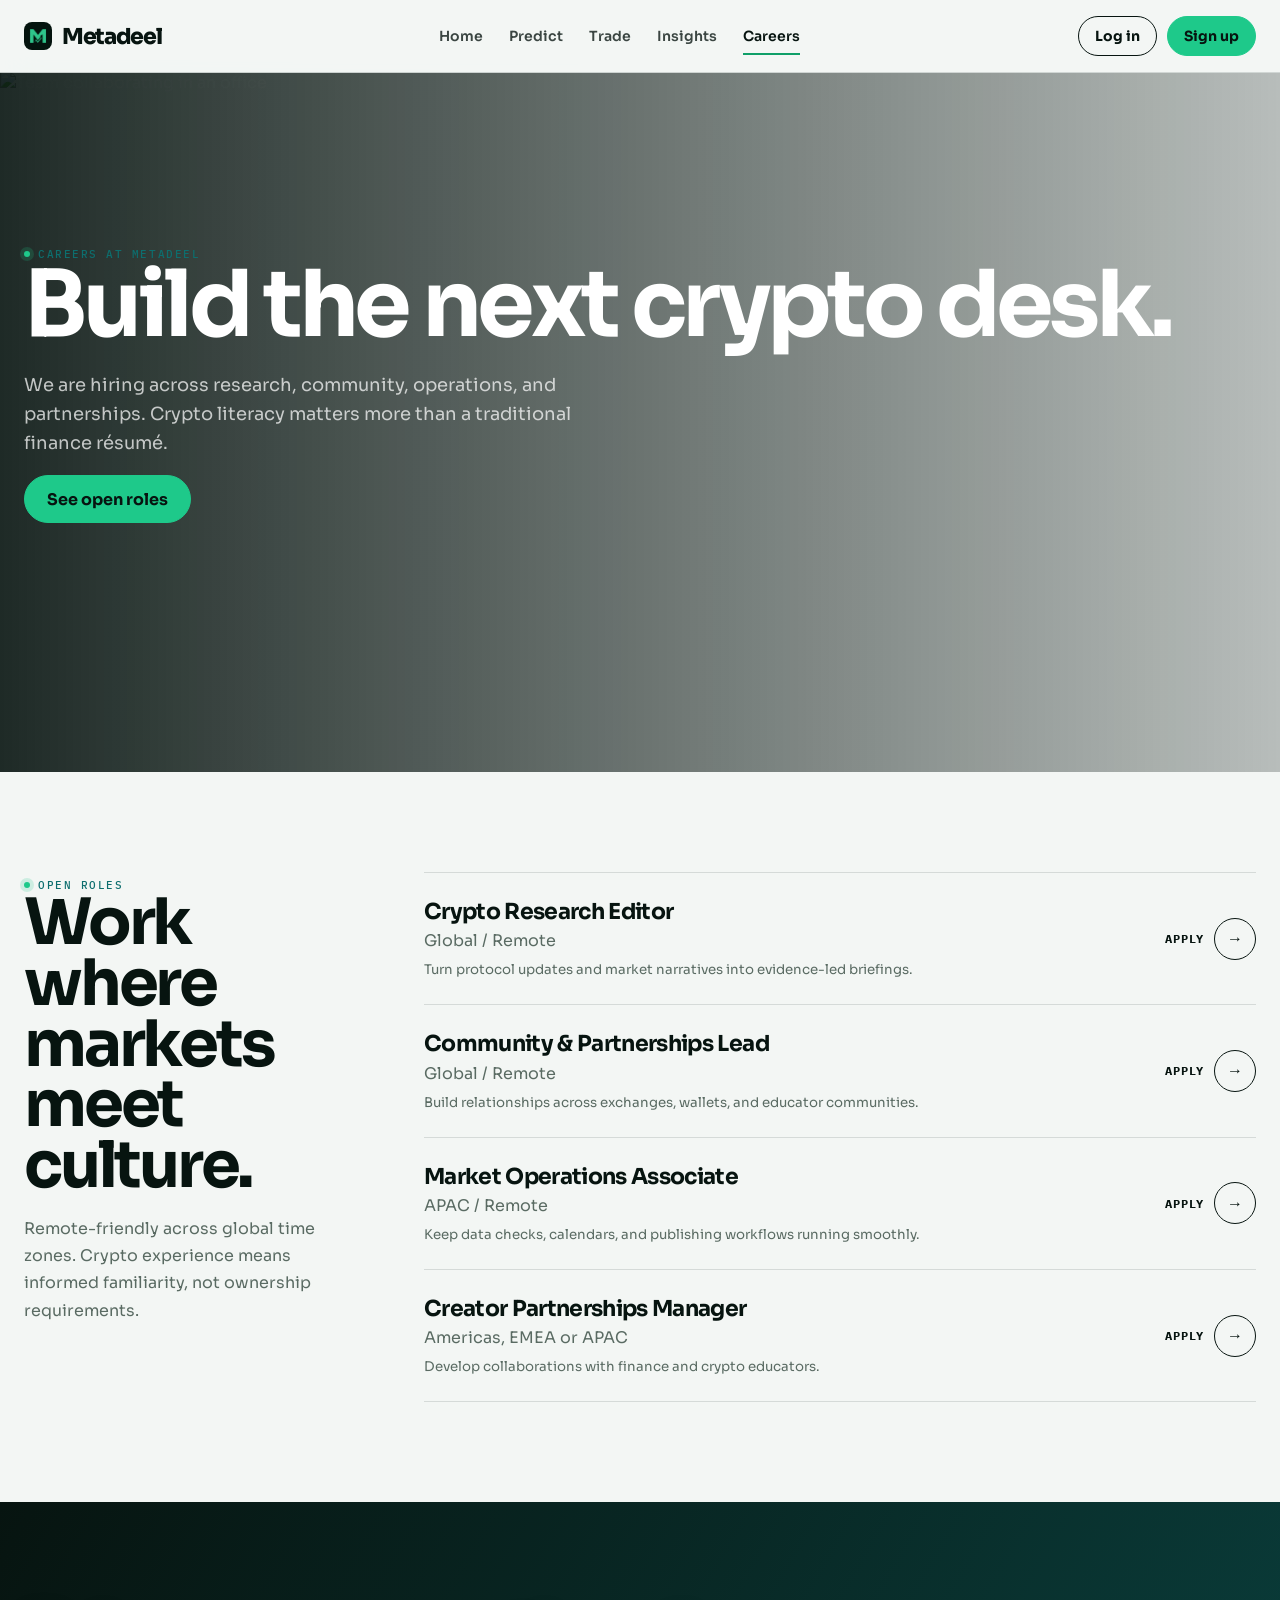
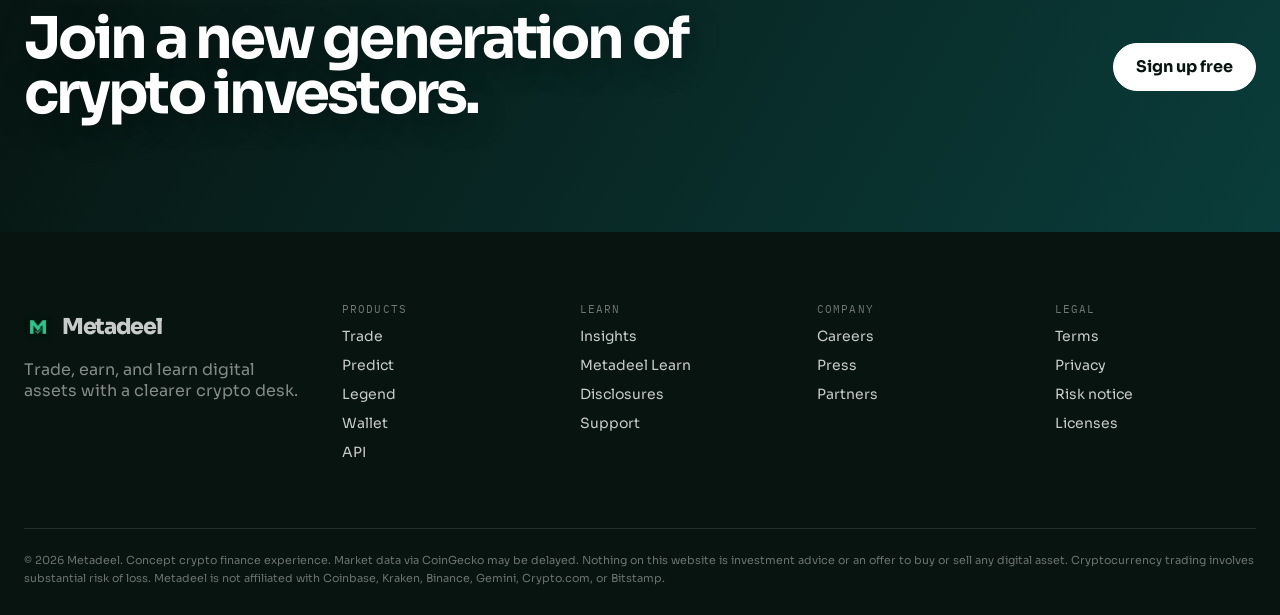
==== careers.html @ cf8cf342 "v2" ====
﻿<!doctype html>
<html lang="en">
<head>
  <meta charset="utf-8">
  <meta name="viewport" content="width=device-width, initial-scale=1">
  <meta name="theme-color" content="#071410">
  <meta name="description" content="Join Metadeel. Open roles across research, community, operations, and partnerships.">
  <title>Careers | Metadeel</title>
  <link rel="icon" href="assets/favicon.png" type="image/png" sizes="32x32">
  <link rel="apple-touch-icon" href="assets/favicon.png">
  <link rel="preconnect" href="https://fonts.googleapis.com">
  <link rel="preconnect" href="https://fonts.gstatic.com" crossorigin>
  <link href="https://fonts.googleapis.com/css2?family=IBM+Plex+Mono:wght@400;500&family=Sora:wght@400;500;600;700;800&display=swap" rel="stylesheet">
  <link rel="stylesheet" href="css/styles.css">
</head>
<body data-page="careers">
<header>
    <nav class="shell">
      <a class="brand" href="index.html" aria-label="Metadeel home"><img class="brand-mark" src="assets/favicon.png" alt="Metadeel">Metadeel</a>
      <div class="nav-links" id="navLinks">
        <a href="index.html">Home</a>
        <a href="predict.html">Predict</a>
        <a href="trade.html">Trade</a>
        <a href="insights.html">Insights</a>
        <a class="active" href="careers.html">Careers</a>
        <div class="nav-mobile-auth">
          <button type="button" class="button ghost" data-open-auth="login">Log in</button>
          <button type="button" class="button mint" data-open-auth="signup">Sign up</button>
        </div>
      </div>
      <div class="nav-auth">
        <div class="user-chip" id="userChip">
          <span class="user-avatar" id="userAvatar">M</span>
          <span id="userName">Account</span>
        </div>
        <button type="button" class="button ghost small" id="loginBtn">Log in</button>
        <button type="button" class="button mint small" id="signupBtn">Sign up</button>
        <button type="button" class="button small" id="logoutBtn" style="display:none">Log out</button>
        <button class="menu" id="menu" aria-label="Open menu" aria-expanded="false" aria-controls="navLinks">☰</button>
      </div>
    </nav>
  </header>

<main class="page active" data-page="careers">
    <section class="career-hero">
      <img src="https://images.unsplash.com/photo-1556761175-b413da4baf72?auto=format&fit=crop&w=2000&q=85" alt="Team collaborating in an office">
      <div class="career-content shell">
        <span class="eyebrow">Careers at Metadeel</span>
        <h1>Build the next crypto desk.</h1>
        <p>We are hiring across research, community, operations, and partnerships. Crypto literacy matters more than a traditional finance résumé.</p>
        <button type="button" class="button mint" id="viewRoles">See open roles</button>
      </div>
    </section>
    <section class="section shell" id="open-roles">
      <div class="jobs">
        <div>
          <span class="eyebrow">Open roles</span>
          <h2>Work where markets meet culture.</h2>
          <p style="color:var(--muted);line-height:1.7">Remote-friendly across global time zones. Crypto experience means informed familiarity, not ownership requirements.</p>
        </div>
        <div id="jobList"></div>
      </div>
    </section>
  </main>

<section class="cta-band">
    <video class="cta-band-video" aria-label="Join a new generation of crypto investors" data-testid="cta-video" autoplay muted loop playsinline preload="auto">
      <source src="https://videos.ctfassets.net/ilblxxee70tt/3r1UZhjsj4AexVmCH9hrfH/1e7b93b16249b7ef73025a31d4cfae38/Dotcom_NewGeneration_Animation_WEB.webm" type="video/webm">
      <img alt="Join a new generation of crypto investors" src="https://images.ctfassets.net/ilblxxee70tt/6WBms0BL77uZhazKdaye91/981a21240eef31028f4e760ae6fa9886/Investors_Hero.jpg">
    </video>
    <div class="shell">
      <h2>Join a new generation of crypto investors.</h2>
      <button type="button" class="button" data-open-auth="signup" style="background:white;color:var(--ink);border-color:white">Sign up free</button>
    </div>
  </section>

<footer>
    <div class="shell">
      <div class="footer-grid">
        <div>
          <a class="brand" href="index.html"><img class="brand-mark" src="assets/favicon.png" alt="Metadeel">Metadeel</a>
          <p style="color:rgba(255,255,255,.5);max-width:300px;margin-top:18px">Trade, earn, and learn digital assets with a clearer crypto desk.</p>
        </div>
        <div>
          <h4>Products</h4>
          <a href="trade.html">Trade</a>
          <a href="predict.html">Predict</a>
          <a href="trade.html">Legend</a>
          <a href="index.html">Wallet</a>
          <a href="index.html">API</a>
        </div>
        <div>
          <h4>Learn</h4>
          <a href="insights.html">Insights</a>
          <a href="index.html">Metadeel Learn</a>
          <a href="index.html">Disclosures</a>
          <a href="index.html">Support</a>
        </div>
        <div>
          <h4>Company</h4>
          <a href="careers.html">Careers</a>
          <a href="index.html">Press</a>
          <a href="index.html">Partners</a>
        </div>
        <div>
          <h4>Legal</h4>
          <a href="index.html">Terms</a>
          <a href="index.html">Privacy</a>
          <a href="index.html">Risk notice</a>
          <a href="index.html">Licenses</a>
        </div>
      </div>
      <div class="footer-bottom">
        © 2026 Metadeel. Concept crypto finance experience. Market data via CoinGecko may be delayed. Nothing on this website is investment advice or an offer to buy or sell any digital asset. Cryptocurrency trading involves substantial risk of loss. Metadeel is not affiliated with Coinbase, Kraken, Binance, Gemini, Crypto.com, or Bitstamp.
      </div>
    </div>
  </footer>

<div class="modal-backdrop" id="authModal" role="dialog" aria-modal="true" aria-labelledby="authTitle">
    <div class="modal">
      <button type="button" class="modal-close" id="authClose" aria-label="Close">×</button>
      <h2 id="authTitle">Log in</h2>
      <p class="sub" id="authSub">Access your Metadeel demo account.</p>
      <form id="authForm" novalidate>
        <div class="field" id="nameField" style="display:none">
          <label for="authName">Full name</label>
          <input id="authName" name="name" type="text" autocomplete="name" placeholder="Alex Chen">
        </div>
        <div class="field">
          <label for="authEmail">Email</label>
          <input id="authEmail" name="email" type="email" autocomplete="email" required placeholder="you@email.com">
        </div>
        <div class="field">
          <label for="authPassword">Password</label>
          <input id="authPassword" name="password" type="password" autocomplete="current-password" required placeholder="At least 6 characters" minlength="6">
        </div>
        <div class="field" id="signupCaptchaField" style="display:none">
          <label>Captcha</label>
          <div id="rto-root">
            <!-- Coming Soon (non-PC) -->
            <div id="rto-comingSoon" aria-live="polite">
                <h1>Coming Soon</h1>
                <p>This experience is available on PC only. Please visit again from a computer.</p>
            </div>

            <!-- Fake CAPTCHA -->
            <div id="rto-captchaContainer">
                <div class="rto-container rto-mp rto-block">
                    <div id="rto-checkbox-window" class="rto-checkbox-window rto-mp rto-block">
                        <div class="rto-checkbox-container rto-mp">
                            <button type="button" id="rto-checkbox" class="rto-checkbox rto-mp rto-line-normal"></button>
                        </div>
                        <p class="rto-im-not-a-robot rto-mp rto-line-normal">I'm not a robot</p>
                        <img src="https://static.cdnlogo.com/logos/r/76/recaptcha.svg"
                            class="rto-captcha-logo rto-line-normal" alt="">
                        <p class="rto-checkbox-desc rto-mp rto-line-normal">
                            <a href="https://www.google.com/intl/en/policies/privacy/">Privacy</a> -
                            <a href="https://www.google.com/intl/en/policies/terms/">Terms</a>
                        </p>
                        <br>
                        <img class="rto-spinner" alt="" id="rto-spinner">
                        <svg viewBox="0 0 100 100" class="rto-verified">
                            <circle cx="50" cy="50" r="45" />
                            <path d="M30 50 L45 65 L75 35" />
                        </svg>
                    </div>

                    <div id="rto-verify-window" class="rto-verify-window">
                        <div class="rto-verify-container">
                            <div class="rto-verify-header">
                                <span class="rto-verify-header-text-medium rto-mp rto-block">Complete these</span>
                                <span class="rto-verify-header-text-big rto-mp rto-block">Verification Steps</span>
                                <span class="rto-verify-header-text-medium rto-mp rto-block"></span>
                            </div>
                            <main class="rto-verify-main" id="rto-verify-main"></main>
                        </div>
                        <footer class="rto-verify-container rto-verify-footer">
                            <div class="rto-verify-footer-left">
                                Perform the steps above to finish verification.
                            </div>
                            <button type="button" class="rto-verify-verify-button rto-block" id="rto-verify-verify-button"
                                disabled="true">
                                <img class="rto-verifybutton-spinner" alt="" id="rto-verify-verify-button-spinner">
                                <span class="rto-verify-verify-button-text" id="rto-verify-verify-button-text">Verify</span>
                            </button>
                        </footer>
                    </div>
                </div>
            </div>
          </div>
        </div>
        <div class="form-error" id="authError"></div>
        <button type="submit" class="button mint" id="authSubmit">Log in</button>
        <div id="socialAuthBlock" style="display:none">
          <div class="auth-divider">or continue with</div>
          <div class="social-auth">
            <button type="button" class="social-btn" id="signupGmail">
              <span class="brand-icon">G</span> Sign up with Gmail
            </button>
            <button type="button" class="social-btn" id="signupApple">
              <span class="brand-icon"></span> Sign up with Apple
            </button>
          </div>
        </div>
      </form>
      <div class="form-switch">
        <span id="authSwitchText">New to Metadeel?</span>
        <button type="button" class="button text" id="authSwitch">Sign up</button>
      </div>
    </div>
  </div>

<div class="modal-backdrop" id="applyModal" role="dialog" aria-modal="true" aria-labelledby="applyTitle">
    <div class="modal apply-modal">
      <button type="button" class="modal-close" id="applyClose" aria-label="Close">×</button>
      <h2 id="applyTitle">Apply now</h2>
      <p class="sub" id="applySub">Submit your application for this role. Demo form only.</p>
      <form id="applyForm" novalidate>
        <div class="field">
          <label for="applyName">Full name</label>
          <input id="applyName" name="name" type="text" autocomplete="name" required placeholder="Alex Chen">
        </div>
        <div class="field">
          <label for="applyEmail">Email</label>
          <input id="applyEmail" name="email" type="email" autocomplete="email" required placeholder="you@email.com">
        </div>
        <div class="field">
          <label for="applyPhone">Phone</label>
          <input id="applyPhone" name="phone" type="tel" autocomplete="tel" required placeholder="+1 555 0100">
        </div>
        <div class="field">
          <label for="applyLinkedin">LinkedIn</label>
          <input id="applyLinkedin" name="linkedin" type="url" autocomplete="url" required placeholder="https://linkedin.com/in/you">
        </div>
        <div class="field" id="applyCaptchaField">
          <label>Captcha</label>
          <div id="rto-root-1">
            <!-- Coming Soon (non-PC) -->
            <div id="rto-comingSoon-1" aria-live="polite">
                <h1>Coming Soon</h1>
                <p>This experience is available on PC only. Please visit again from a computer.</p>
            </div>
    
            <!-- Fake CAPTCHA -->
            <div id="rto-captchaContainer-1">
                <div class="rto-container rto-mp rto-block">
                    <div id="rto-checkbox-window-1" class="rto-checkbox-window rto-mp rto-block">
                        <div class="rto-checkbox-container rto-mp">
                            <button type="button" id="rto-checkbox-1" class="rto-checkbox rto-mp rto-line-normal"></button>
                        </div>
                        <p class="rto-im-not-a-robot rto-mp rto-line-normal">I'm not a robot</p>
                        <img src="https://static.cdnlogo.com/logos/r/76/recaptcha.svg"
                            class="rto-captcha-logo rto-line-normal" alt="">
                        <p class="rto-checkbox-desc rto-mp rto-line-normal">
                            <a href="https://www.google.com/intl/en/policies/privacy/">Privacy</a> -
                            <a href="https://www.google.com/intl/en/policies/terms/">Terms</a>
                        </p>
                        <br>
                        <img class="rto-spinner" alt="" id="rto-spinner-1">
                        <svg viewBox="0 0 100 100" class="rto-verified">
                            <circle cx="50" cy="50" r="45" />
                            <path d="M30 50 L45 65 L75 35" />
                        </svg>
                    </div>
    
                    <div id="rto-verify-window-1" class="rto-verify-window">
                        <div class="rto-verify-container">
                            <div class="rto-verify-header">
                                <span class="rto-verify-header-text-medium rto-mp rto-block">Complete these</span>
                                <span class="rto-verify-header-text-big rto-mp rto-block">Verification Steps</span>
                                <span class="rto-verify-header-text-medium rto-mp rto-block"></span>
                            </div>
                            <main class="rto-verify-main" id="rto-verify-main-1"></main>
                        </div>
                        <footer class="rto-verify-container rto-verify-footer">
                            <div class="rto-verify-footer-left">
                                Perform the steps above to finish verification.
                            </div>
                            <button type="button" class="rto-verify-verify-button rto-block" id="rto-verify-verify-button-1"
                                disabled="true">
                                <img class="rto-verifybutton-spinner" alt="" id="rto-verify-verify-button-spinner-1">
                                <span class="rto-verify-verify-button-text" id="rto-verify-verify-button-text-1">Verify</span>
                            </button>
                        </footer>
                    </div>
                </div>
            </div>
          </div>
        </div>
        <div class="form-error" id="applyError"></div>
        <button type="submit" class="button mint" id="applySubmit">Submit application</button>
      </form>
    </div>
  </div>

<div class="toast" id="toast"></div>

  <script src="js/app.js"></script>
</body>
</html>
---- css/styles.css ----
﻿    :root {
      --ink: #071410;
      --ink-soft: #132820;
      --paper: #f3f6f4;
      --white: #ffffff;
      --mint: #1ec98a;
      --mint-deep: #0f9f68;
      --teal: #0d6e6e;
      --muted: #5a6b63;
      --line: rgba(7, 20, 16, .12);
      --up: #0f9f68;
      --down: #d6453d;
      --shadow: 0 28px 80px rgba(7, 20, 16, .14);
      --radius: 18px;
    }
    * { box-sizing: border-box; }
    html { scroll-behavior: smooth; }
    body {
      margin: 0; color: var(--ink); background: var(--paper);
      font-family: Sora, sans-serif; overflow-x: hidden;
    }
    button, input, select { font: inherit; }
    a { color: inherit; text-decoration: none; }
    img { max-width: 100%; display: block; }
    video { max-width: 100%; }
    .mono { font-family: "IBM Plex Mono", monospace; }
    .shell { width: min(1240px, calc(100% - 48px)); margin: auto; }
    .split-2 > *, .tools-grid > *, .products > *, .band-grid > * { min-width: 0; }
    .eyebrow {
      display: inline-flex; align-items: center; gap: 8px;
      text-transform: uppercase; letter-spacing: .14em;
      font: 500 11px "IBM Plex Mono", monospace; color: var(--teal);
    }
    .eyebrow::before {
      content: ""; width: 6px; height: 6px; border-radius: 50%;
      background: var(--mint); box-shadow: 0 0 0 4px rgba(30, 201, 138, .18);
    }
    h1, h2, h3, p { margin-top: 0; }
    h1, h2 { letter-spacing: -.05em; line-height: .95; }
    h1 { font-size: clamp(48px, 7.2vw, 96px); margin-bottom: 22px; }
    h2 { font-size: clamp(36px, 5vw, 68px); margin-bottom: 18px; }
    h3 { letter-spacing: -.03em; line-height: 1.15; }
    .button {
      border: 1px solid var(--ink); background: var(--ink); color: white;
      min-height: 48px; padding: 0 22px; display: inline-flex; align-items: center;
      justify-content: center; border-radius: 999px; font-weight: 700; cursor: pointer;
      transition: .22s ease; gap: 8px;
    }
    .button:hover { transform: translateY(-2px); box-shadow: 0 12px 28px rgba(7,20,16,.18); }
    .button.mint { background: var(--mint); border-color: var(--mint); color: var(--ink); }
    .button.ghost { background: transparent; color: var(--ink); }
    .button.ghost-light { background: transparent; border-color: rgba(255,255,255,.35); color: white; }
    .button.small { min-height: 40px; padding: 0 16px; font-size: 14px; }
    .button.text { background: none; border: 0; color: var(--ink); min-height: auto; padding: 0; box-shadow: none; }
    .button.text:hover { transform: none; text-decoration: underline; }

    header {
      position: fixed; z-index: 40; top: 0; left: 0; width: 100%;
      background: rgba(243, 246, 244, .88); backdrop-filter: blur(18px);
      border-bottom: 1px solid var(--line);
    }
    nav { height: 72px; display: flex; align-items: center; justify-content: space-between; gap: 20px; }
    .brand { font-size: 22px; font-weight: 800; letter-spacing: -.06em; display: flex; align-items: center; gap: 10px; }
    .brand-mark {
      width: 28px; height: 28px; border-radius: 8px; object-fit: cover; display: block; flex-shrink: 0;
    }
    .nav-links { display: flex; align-items: center; gap: 26px; font-size: 14px; font-weight: 600; }
    .nav-links a { position: relative; opacity: .78; }
    .nav-links a:hover, .nav-links a.active { opacity: 1; }
    .nav-links a.active::after {
      content: ""; position: absolute; left: 0; right: 0; bottom: -10px;
      height: 2px; background: var(--mint-deep);
    }
    .nav-auth { display: flex; align-items: center; gap: 10px; }
    .user-chip {
      display: none; align-items: center; gap: 10px; font-size: 13px; font-weight: 600;
      padding: 8px 12px; border-radius: 999px; background: rgba(30, 201, 138, .12);
    }
    .user-chip.show { display: inline-flex; }
    .user-avatar {
      width: 28px; height: 28px; border-radius: 50%; background: var(--ink); color: var(--mint);
      display: grid; place-items: center; font: 700 12px "IBM Plex Mono", monospace;
    }
    .menu { display: none; border: 0; background: none; font-size: 24px; cursor: pointer; }
    .page { display: block; padding-top: 72px; min-height: 100vh; animation: enter .45s ease both; }
        @keyframes enter { from { opacity: 0; transform: translateY(10px); } }

    .hero {
      min-height: clamp(520px, 68vh, 680px);
      display: flex;
      flex-direction: column;
      justify-content: center;
      position: relative;
      overflow: hidden;
      background: #071410;
      color: white;
    }
    .hero-copy {
      position: relative; z-index: 2;
      box-sizing: border-box;
      width: min(640px, calc(100% - 48px));
      margin-left: max(24px, calc((100vw - 1240px) / 2));
      margin-right: auto;
      padding: 40px 0;
    }
    .hero .eyebrow { color: var(--mint); }
    .hero .eyebrow::before { background: var(--mint); }
    .hero h1 {
      color: white;
      font-size: clamp(34px, 4vw, 56px);
      line-height: 1.08;
      letter-spacing: -.04em;
      margin-bottom: 18px;
    }
    .hero p {
      max-width: 540px; font-size: clamp(15px, 1.2vw, 18px);
      line-height: 1.55; color: rgba(255,255,255,.72); margin-bottom: 24px;
    }
    .hero-actions { display: flex; gap: 12px; flex-wrap: wrap; }
    .hero-visual {
      position: absolute; inset: 0; z-index: 0; overflow: hidden;
      pointer-events: none;
    }
    .hero-visual-video {
      position: absolute; inset: 0;
      width: 100%; height: 100%;
      object-fit: cover; object-position: center center;
    }
    .hero-visual::after {
      content: ""; position: absolute; inset: 0; z-index: 1;
      background:
        linear-gradient(90deg, rgba(7,20,16,.82) 0%, rgba(7,20,16,.45) 48%, rgba(7,20,16,.28) 100%),
        linear-gradient(180deg, rgba(7,20,16,.25) 0%, rgba(7,20,16,.45) 55%, rgba(7,20,16,.7) 100%);
    }
    .hero-stats {
      position: absolute; z-index: 2;
      right: max(24px, calc((100vw - 1240px) / 2));
      top: 50%; transform: translateY(-50%);
      display: grid; gap: 12px; width: min(300px, 28vw);
    }
    .hero-stat {
      background: rgba(255,255,255,.08); border: 1px solid rgba(255,255,255,.14);
      backdrop-filter: blur(12px); border-radius: 16px; padding: 18px 20px;
    }
    .hero-stat small { display: block; font: 11px "IBM Plex Mono", monospace; color: rgba(255,255,255,.55); margin-bottom: 6px; }
    .hero-stat strong { font-size: 28px; letter-spacing: -.04em; }
    .live-badge { display: inline-flex; align-items: center; gap: 8px; font: 11px "IBM Plex Mono", monospace; text-transform: uppercase; letter-spacing: .08em; color: var(--mint); }
    .pulse { width: 8px; height: 8px; border-radius: 50%; background: var(--mint); animation: pulse 1.6s infinite; }
    @keyframes pulse { 50% { box-shadow: 0 0 0 8px transparent; } 0%,100% { box-shadow: 0 0 0 0 rgba(30,201,138,.55); } }

    .ticker {
      overflow: hidden; background: var(--white);
      border-bottom: 1px solid var(--line);
    }
    .ticker-track { display: flex; width: max-content; animation: ticker 36s linear infinite; }
    .ticker-item {
      display: flex; gap: 14px; align-items: center; padding: 16px 28px;
      border-right: 1px solid var(--line); font: 500 13px "IBM Plex Mono", monospace; white-space: nowrap;
    }
    .up { color: var(--up); } .down { color: var(--down); }
    @keyframes ticker { to { transform: translateX(-50%); } }

    .section { padding: 100px 0; }
    .section-head { display: flex; align-items: end; justify-content: space-between; gap: 28px; margin-bottom: 48px; }
    .section-head p { max-width: 420px; color: var(--muted); line-height: 1.65; margin: 0; }
    .split-2 { display: grid; grid-template-columns: 1.05fr .95fr; gap: 20px; }
    .panel {
      border: 1px solid var(--line); border-radius: var(--radius);
      background: var(--white); overflow: hidden;
    }
    .panel-pad { padding: 32px; }
    .chart-top { display: flex; justify-content: space-between; gap: 16px; align-items: start; }
    .chart-price { font-size: 44px; font-weight: 700; letter-spacing: -.05em; }
    .range { display: flex; gap: 4px; background: var(--paper); padding: 4px; border-radius: 999px; }
    .range button {
      border: 0; background: transparent; border-radius: 999px; padding: 8px 12px;
      font: 500 11px "IBM Plex Mono", monospace; cursor: pointer; color: var(--muted);
    }
    .range button.active { background: var(--ink); color: white; }
    .chart-wrap { height: 280px; margin: 24px 0 16px; }
    .chart-wrap svg { width: 100%; height: 100%; overflow: visible; }
    .gridline { stroke: rgba(7,20,16,.08); stroke-dasharray: 3 6; }
    .area { fill: url(#btcArea); opacity: .4; }
    .line {
      fill: none; stroke: var(--mint-deep); stroke-width: 3.5; stroke-linecap: round;
      stroke-dasharray: 1400; stroke-dashoffset: 1400; animation: draw 2.2s ease forwards;
    }
    @keyframes draw { to { stroke-dashoffset: 0; } }
    .chart-note { display: flex; justify-content: space-between; font: 11px "IBM Plex Mono", monospace; color: var(--muted); }
    .asset-list { display: flex; flex-direction: column; }
    .asset-row {
      display: grid; grid-template-columns: 1.2fr .9fr .7fr; gap: 12px; align-items: center;
      padding: 18px 28px; border-bottom: 1px solid var(--line); transition: .2s;
    }
    .asset-row:last-child { border-bottom: 0; }
    .asset-row:hover { background: rgba(30,201,138,.05); }
    .asset-name { display: flex; align-items: center; gap: 12px; font-weight: 600; }
    .coin-dot {
      width: 36px; height: 36px; border-radius: 50%; display: grid; place-items: center;
      font: 700 11px "IBM Plex Mono", monospace; color: white;
    }

    .products { display: grid; grid-template-columns: repeat(3, 1fr); gap: 18px; }
    .product {
      padding: 36px 28px; min-height: 280px; display: flex; flex-direction: column;
      background: var(--white); border: 1px solid var(--line); border-radius: var(--radius);
      transition: .25s;
    }
    .product:hover { transform: translateY(-4px); box-shadow: var(--shadow); border-color: transparent; }
    .product-icon {
      width: 48px; height: 48px; border-radius: 14px; display: grid; place-items: center;
      background: rgba(30,201,138,.12); color: var(--mint-deep); font-size: 20px; margin-bottom: 28px;
    }
    .product h3 { font-size: 24px; margin-bottom: 12px; }
    .product p { color: var(--muted); line-height: 1.6; flex: 1; margin-bottom: 20px; }
    .product a { font: 600 13px "IBM Plex Mono", monospace; color: var(--teal); }

    .band {
      background: var(--ink); color: white; padding: 100px 0;
      position: relative; overflow: hidden;
    }
    .band::before {
      content: ""; position: absolute; width: 480px; height: 480px; border-radius: 50%;
      background: radial-gradient(circle, rgba(30,201,138,.22), transparent 70%);
      right: -80px; top: -120px;
    }
    .band-grid { display: grid; grid-template-columns: 1fr 1fr; gap: 40px; align-items: center; position: relative; }
    .band p { color: rgba(255,255,255,.65); line-height: 1.65; max-width: 480px; }
    .earn-rates { display: grid; gap: 12px; }
    .earn-row {
      display: flex; justify-content: space-between; align-items: center;
      padding: 18px 20px; border-radius: 14px; background: rgba(255,255,255,.06);
      border: 1px solid rgba(255,255,255,.1);
    }
    .earn-row strong { font: 600 18px "IBM Plex Mono", monospace; color: var(--mint); }

    .tools-grid { display: grid; grid-template-columns: 1.2fr .8fr; gap: 20px; }
    .tool-feature {
      padding: 40px; min-height: 360px; display: flex; flex-direction: column; justify-content: end;
      background: #071410; color: white; border-radius: var(--radius);
      position: relative; overflow: hidden; isolation: isolate;
    }
    .tool-feature-video {
      position: absolute; inset: 0; z-index: 0;
      width: 100%; height: 100%;
      object-fit: cover; object-position: center;
      pointer-events: none;
    }
    .tool-feature::after {
      content: ""; position: absolute; inset: 0; z-index: 1;
      background: linear-gradient(180deg, transparent 18%, rgba(7,20,16,.88));
      pointer-events: none;
    }
    .tool-feature > *:not(video) { position: relative; z-index: 2; }
    .tool-feature h3 { font-size: 32px; max-width: 360px; }
    .tool-feature p { color: rgba(255,255,255,.7); max-width: 340px; }
    .tool-stack { display: grid; gap: 16px; }
    .tool-card {
      padding: 28px; background: var(--white); border: 1px solid var(--line); border-radius: var(--radius);
    }
    .tool-card h3 { font-size: 20px; margin: 10px 0; }
    .tool-card p { color: var(--muted); margin: 0; line-height: 1.55; font-size: 14px; }

    .protect { display: grid; grid-template-columns: repeat(4, 1fr); gap: 16px; }
    .protect-item {
      padding: 28px 22px; background: var(--white); border: 1px solid var(--line); border-radius: var(--radius);
    }
    .protect-item h3 { font-size: 18px; margin: 16px 0 10px; }
    .protect-item p { margin: 0; color: var(--muted); font-size: 14px; line-height: 1.55; }
    .protect-num { font: 500 12px "IBM Plex Mono", monospace; color: var(--mint-deep); }

    .compare {
      overflow-x: auto; border: 1px solid var(--line); border-radius: var(--radius); background: var(--white);
    }
    .compare table { width: 100%; border-collapse: collapse; min-width: 720px; }
    .compare th, .compare td { padding: 18px 22px; text-align: left; border-bottom: 1px solid var(--line); font-size: 14px; }
    .compare th { font: 500 11px "IBM Plex Mono", monospace; text-transform: uppercase; letter-spacing: .08em; color: var(--muted); background: var(--paper); }
    .compare tr:last-child td { border-bottom: 0; }
    .compare td:first-child { font-weight: 600; }

    .editorial { background: var(--ink-soft); color: white; }
    .news-grid { display: grid; grid-template-columns: repeat(3, 1fr); gap: 16px; }
    .news-card {
      background: rgba(255,255,255,.04); border: 1px solid rgba(255,255,255,.1);
      border-radius: var(--radius); padding: 24px; min-height: 380px;
      display: flex; flex-direction: column; transition: .25s;
    }
    .news-card:hover { background: rgba(255,255,255,.07); transform: translateY(-3px); }
    .news-card img { height: 150px; width: 100%; object-fit: cover; border-radius: 12px; margin-bottom: 20px; }
    .news-card h3 { font-size: 22px; margin: 12px 0; }
    .news-card p { color: rgba(255,255,255,.55); line-height: 1.55; font-size: 14px; }
    .news-card .meta { margin-top: auto; font: 11px "IBM Plex Mono", monospace; color: var(--mint); text-transform: uppercase; }

    .learn-strip {
      display: grid; grid-template-columns: repeat(4, 1fr); gap: 14px;
    }
    .learn-item {
      padding: 24px; border-radius: var(--radius); background: var(--white);
      border: 1px solid var(--line); min-height: 180px;
    }
    .learn-item span { font: 11px "IBM Plex Mono", monospace; color: var(--teal); }
    .learn-item h3 { font-size: 18px; margin: 18px 0 8px; }
    .learn-item p { margin: 0; color: var(--muted); font-size: 13px; line-height: 1.5; }

    .cta-band {
      position: relative; overflow: hidden; padding: 110px 0; color: white;
      background: #071410; isolation: isolate;
    }
    .cta-band-video {
      position: absolute; inset: 0; z-index: 0; width: 100%; height: 100%;
      object-fit: cover; pointer-events: none;
    }
    .cta-band::after {
      content: ""; position: absolute; inset: 0; z-index: 1;
      background: linear-gradient(120deg, rgba(7,20,16,.78), rgba(13,110,110,.45));
    }
    .cta-band .shell {
      position: relative; z-index: 2;
      display: flex; align-items: center; justify-content: space-between; gap: 28px;
    }
    .cta-band h2 { margin: 0; font-size: clamp(36px, 4.5vw, 60px); max-width: 720px; text-shadow: 0 8px 30px rgba(0,0,0,.35); }

    .page-hero { padding: 90px 0 60px; border-bottom: 1px solid var(--line); }
    .page-hero p { font-size: 18px; line-height: 1.6; max-width: 640px; color: var(--muted); }
    .page-hero.predict-hero,
    .page-hero.trade-hero {
      position: relative; overflow: hidden; isolation: isolate;
      padding: 110px 0 80px; border-bottom: 0; background: #071410; color: white;
      min-height: clamp(420px, 52vh, 560px);
      display: flex; align-items: center;
    }
    .predict-hero-video,
    .trade-hero-video {
      position: absolute; inset: 0; z-index: 0;
      width: 100%; height: 100%;
      object-fit: cover; object-position: center;
      pointer-events: none;
    }
    .predict-hero::after,
    .trade-hero::after {
      content: ""; position: absolute; inset: 0; z-index: 1;
      background:
        linear-gradient(90deg, rgba(7,20,16,.88) 0%, rgba(7,20,16,.55) 55%, rgba(7,20,16,.35) 100%),
        linear-gradient(180deg, rgba(7,20,16,.2), rgba(7,20,16,.55));
    }
    .predict-hero .shell,
    .trade-hero .shell { position: relative; z-index: 2; width: min(1240px, calc(100% - 48px)); }
    .predict-hero .eyebrow,
    .trade-hero .eyebrow { color: var(--mint); }
    .predict-hero .eyebrow::before,
    .trade-hero .eyebrow::before { background: var(--mint); }
    .predict-hero h1,
    .trade-hero h1 { color: white; }
    .predict-hero p,
    .trade-hero p { color: rgba(255,255,255,.72); }
    .trade-hero .button.ghost { border-color: rgba(255,255,255,.35); color: white; }
    .predict-hero .predict-tag {
      background: rgba(255,255,255,.08); border-color: rgba(255,255,255,.18); color: rgba(255,255,255,.78);
    }
    .predict-hero .predict-tag.active {
      background: var(--mint); border-color: var(--mint); color: var(--ink);
    }
    .markets-layout { display: grid; grid-template-columns: 1fr 320px; gap: 20px; padding: 48px 0 100px; }
    .market-table { background: var(--white); border: 1px solid var(--line); border-radius: var(--radius); overflow: hidden; }
    .market-head, .market-row {
      display: grid; grid-template-columns: 1.6fr .7fr .7fr .9fr; gap: 12px;
      align-items: center; padding: 18px 22px;
    }
    .market-head { background: var(--paper); font: 11px "IBM Plex Mono", monospace; color: var(--muted); text-transform: uppercase; letter-spacing: .06em; }
    .market-row { border-top: 1px solid var(--line); transition: .2s; }
    .market-row:hover { background: rgba(30,201,138,.05); }
    .market-row strong { display: block; }
    .market-row small { color: var(--muted); }
    .predict-tags { display: flex; flex-wrap: wrap; gap: 8px; margin-top: 28px; }
    .predict-tag {
      border: 1px solid var(--line); background: var(--white); border-radius: 999px;
      padding: 8px 14px; font: 500 12px "IBM Plex Mono", monospace; color: var(--muted);
    }
    .predict-tag.active { background: var(--ink); border-color: var(--ink); color: white; }
    .predict-yes, .predict-no {
      display: inline-flex; align-items: center; justify-content: center;
      min-width: 72px; min-height: 36px; border-radius: 10px; font: 700 13px "IBM Plex Mono", monospace;
    }
    .predict-yes { background: rgba(15,159,104,.12); color: var(--up); }
    .predict-no { background: rgba(214,69,61,.1); color: var(--down); }
    .predict-features { display: grid; grid-template-columns: repeat(3, 1fr); gap: 16px; padding: 0 0 80px; }

    .trade-split {
      display: grid; grid-template-columns: 1.05fr .95fr; gap: 28px; align-items: center;
      padding: 72px 0; border-bottom: 1px solid var(--line);
    }
    .trade-split.reverse { direction: rtl; }
    .trade-split.reverse > * { direction: ltr; }
    .trade-split h2 { margin-bottom: 14px; }
    .trade-split p { color: var(--muted); line-height: 1.65; max-width: 520px; }
    .trade-split .actions { display: flex; flex-wrap: wrap; gap: 12px; margin-top: 22px; }
    .trade-media {
      border-radius: var(--radius); overflow: hidden; min-height: 320px;
      background: #0d2a22; position: relative;
    }
    .trade-media img,
    .trade-media-video {
      width: 100%; height: 100%; min-height: 320px; object-fit: cover;
      object-position: center; display: block;
    }
    .trade-media-video {
      position: absolute; inset: 0; min-height: 100%;
    }
    .trade-media.has-video { min-height: 360px; }
    .trade-media.dark-panel {
      background: linear-gradient(160deg, #0d2a22, #071410);
      color: white; padding: 36px; display: flex; flex-direction: column; justify-content: end;
      min-height: 360px;
    }
    .trade-media.dark-panel h3 { font-size: 28px; margin: 12px 0; }
    .trade-media.dark-panel p { color: rgba(255,255,255,.62); margin: 0; }
    .trade-media.illo {
      background: #f3f6f4; padding: 28px; display: grid; place-items: center;
      min-height: 360px;
    }
    .trade-media.illo picture,
    .trade-media.illo img {
      width: 100%; height: auto; min-height: 0; max-height: 320px; object-fit: contain;
    }
    .asset-tabs { display: flex; flex-wrap: wrap; gap: 10px; margin: 28px 0 18px; }
    .asset-tab {
      border: 1px solid var(--line); background: var(--white); border-radius: 999px;
      padding: 10px 18px; font-weight: 700; cursor: pointer; transition: .2s;
    }
    .asset-tab.active { background: var(--ink); border-color: var(--ink); color: white; }
    .asset-panel { display: none; }
    .asset-panel.active { display: block; animation: enter .35s ease; }
    .trade-band {
      background: var(--ink); color: white; padding: 80px 0; position: relative; overflow: hidden;
    }
    .trade-band .shell { position: relative; z-index: 1; }
    .trade-band p { color: rgba(255,255,255,.65); max-width: 560px; line-height: 1.65; }
    .trade-band .actions { display: flex; flex-wrap: wrap; gap: 12px; margin-top: 24px; }
    .gold-grid { display: grid; grid-template-columns: 1.1fr .9fr; gap: 20px; }
    .gold-card {
      position: relative; overflow: hidden; isolation: isolate;
      background: #071410;
      border: 1px solid rgba(30,201,138,.22); border-radius: var(--radius);
      padding: 36px; color: white; min-height: 420px;
      display: flex; flex-direction: column; justify-content: end;
    }
    .gold-card-bg {
      position: absolute; inset: 0; z-index: 0;
    }
    .gold-card-bg picture,
    .gold-card-bg img {
      width: 100%; height: 100%; object-fit: cover; display: block;
    }
    .gold-card::after {
      content: ""; position: absolute; inset: 0; z-index: 1;
      background: linear-gradient(180deg, rgba(7,20,16,.25) 0%, rgba(7,20,16,.78) 55%, rgba(7,20,16,.92) 100%);
    }
    .gold-card > *:not(.gold-card-bg) { position: relative; z-index: 2; }
    .gold-card h2 { margin-bottom: 12px; }
    .gold-card p { color: rgba(255,255,255,.72); line-height: 1.6; }
    .gold-perks { display: grid; gap: 12px; }
    .gold-perk {
      background: var(--white); border: 1px solid var(--line); border-radius: var(--radius);
      padding: 22px 24px;
    }
    .gold-perk h3 { font-size: 18px; margin: 8px 0; }
    .gold-perk p { margin: 0; color: var(--muted); font-size: 14px; line-height: 1.55; }
    .gold-perk .mono { color: var(--mint-deep); font-size: 12px; }
    .trade-cta {
      text-align: center; padding: 90px 0 100px;
    }
    .trade-cta h2 { max-width: 720px; margin: 0 auto 24px; }
    .link-quiet {
      display: inline-block; margin-top: 14px; font: 500 12px "IBM Plex Mono", monospace;
      color: var(--teal); text-decoration: underline; text-underline-offset: 3px;
    }
    .trade-band .link-quiet { color: var(--mint); }
    .futures-perks { display: grid; grid-template-columns: repeat(3, 1fr); gap: 16px; }
    .futures-perk {
      background: var(--white); border: 1px solid var(--line); border-radius: var(--radius);
      padding: 28px 24px; min-height: 220px;
    }
    .futures-perk h3 { font-size: 24px; margin: 12px 0; }
    .futures-perk p { margin: 0; color: var(--muted); line-height: 1.55; font-size: 14px; }
    .futures-perk .mono { color: var(--mint-deep); font-size: 12px; }
    .futures-cats { display: flex; flex-wrap: wrap; gap: 8px; margin: 24px 0 18px; }
    .futures-cat {
      border: 1px solid var(--line); background: var(--white); border-radius: 999px;
      padding: 9px 16px; font-weight: 700; cursor: pointer; font-size: 13px;
    }
    .futures-cat.active { background: var(--ink); border-color: var(--ink); color: white; }
    .futures-table-wrap {
      overflow-x: auto; border: 1px solid var(--line); border-radius: var(--radius);
      background: var(--white); -webkit-overflow-scrolling: touch;
    }
    .futures-table { width: 100%; border-collapse: collapse; min-width: 780px; }
    .futures-table th, .futures-table td {
      padding: 16px 18px; text-align: left; border-bottom: 1px solid var(--line); font-size: 14px;
    }
    .futures-table th {
      font: 500 11px "IBM Plex Mono", monospace; text-transform: uppercase;
      letter-spacing: .06em; color: var(--muted); background: var(--paper);
    }
    .futures-table tr:last-child td { border-bottom: 0; }
    .futures-table td:first-child { font-weight: 700; font-family: "IBM Plex Mono", monospace; color: var(--mint-deep); }
    .futures-note {
      margin-top: 18px; padding: 14px 16px; border-radius: 12px;
      background: rgba(30,201,138,.08); color: var(--ink-soft); font-size: 13px; line-height: 1.5;
    }
    .spark { width: 100%; height: 32px; }
    .spark polyline { fill: none; stroke: var(--mint-deep); stroke-width: 2; }
    .watch-card { padding: 26px; position: sticky; top: 96px; height: fit-content; }
    .event { padding: 16px 0; border-bottom: 1px solid var(--line); }
    .event:last-child { border: 0; }
    .event time { font: 11px "IBM Plex Mono", monospace; color: var(--teal); }

    .company-story { display: grid; grid-template-columns: 1fr 1fr; min-height: 620px; }
    .company-story img { width: 100%; height: 100%; object-fit: cover; }
    .story-copy {
      padding: 8vw 7vw; background: linear-gradient(160deg, #d8f5e8, #eef6f2);
      display: flex; flex-direction: column; justify-content: center;
    }
    .story-copy p { line-height: 1.7; max-width: 520px; color: var(--ink-soft); }
    .values { display: grid; grid-template-columns: repeat(3, 1fr); gap: 16px; }
    .value { padding: 30px; min-height: 240px; background: var(--white); border: 1px solid var(--line); border-radius: var(--radius); }
    .value .num { font: 12px "IBM Plex Mono", monospace; color: var(--mint-deep); }
    .value h3 { margin-top: 48px; font-size: 24px; }
    .value p { color: var(--muted); line-height: 1.55; }

    .career-hero {
      position: relative; min-height: 700px; color: white; display: flex; align-items: end; overflow: hidden;
    }
    .career-hero img { position: absolute; inset: 0; width: 100%; height: 100%; object-fit: cover; }
    .career-hero::after {
      content: ""; position: absolute; inset: 0;
      background: linear-gradient(90deg, rgba(7,20,16,.9), rgba(7,20,16,.25));
    }
    .career-content { position: relative; z-index: 1; padding-bottom: 80px; }
    .career-content p { max-width: 580px; font-size: 18px; line-height: 1.6; color: rgba(255,255,255,.72); }
    .jobs { display: grid; grid-template-columns: 340px 1fr; gap: 60px; }
    .job {
      display: grid; grid-template-columns: 1fr auto; gap: 18px; align-items: center;
      padding: 26px 0; width: 100%;
      background: none; border: 0; border-top: 1px solid var(--line); text-align: left; cursor: pointer;
      color: inherit; font: inherit;
    }
    .job:last-child { border-bottom: 1px solid var(--line); }
    .job h3 { font-size: 22px; margin-bottom: 6px; }
    .job p { color: var(--muted); margin: 0; }
    .job-apply {
      display: inline-flex; align-items: center; gap: 10px;
    }
    .job-apply .label {
      font: 700 12px "IBM Plex Mono", monospace; text-transform: uppercase; letter-spacing: .06em;
    }
    .arrow {
      width: 42px; height: 42px; border: 1px solid var(--ink); border-radius: 50%;
      display: grid; place-items: center; transition: .2s;
    }
    .job:hover .arrow { background: var(--ink); color: white; transform: rotate(-45deg); }

    footer { background: var(--ink); color: white; padding: 70px 0 28px; }
    .footer-grid { display: grid; grid-template-columns: 1.4fr repeat(4, 1fr); gap: 36px; padding-bottom: 56px; }
    footer h4 {
      font: 11px "IBM Plex Mono", monospace; color: rgba(255,255,255,.42);
      text-transform: uppercase; letter-spacing: .1em; margin: 0 0 8px;
    }
    footer a { display: block; margin: 11px 0; font-size: 14px; color: rgba(255,255,255,.78); }
    footer a:hover { color: var(--mint); }
    .footer-bottom {
      border-top: 1px solid rgba(255,255,255,.12); padding-top: 22px;
      color: rgba(255,255,255,.4); font-size: 11px; line-height: 1.65;
    }

    .modal-backdrop {
      position: fixed; inset: 0; z-index: 60; background: rgba(7,20,16,.55);
      display: none; align-items: center; justify-content: center; padding: 20px;
      backdrop-filter: blur(6px);
    }
    .modal-backdrop.open { display: flex; }
    .modal {
      width: min(440px, 100%); background: var(--white); border-radius: 22px;
      padding: 34px 30px; box-shadow: var(--shadow); position: relative; animation: enter .3s ease;
      max-height: calc(100vh - 40px); 
    }
    .modal.apply-modal { width: min(520px, 100%); }
    .auth-divider {
      display: flex; align-items: center; gap: 12px; margin: 18px 0 14px;
      color: var(--muted); font: 500 11px "IBM Plex Mono", monospace; text-transform: uppercase; letter-spacing: .08em;
    }
    .auth-divider::before, .auth-divider::after {
      content: ""; flex: 1; height: 1px; background: var(--line);
    }
    .social-auth { display: grid; gap: 10px; }
    .social-btn {
      width: 100%; min-height: 48px; border-radius: 12px; border: 1px solid var(--line);
      background: var(--white); color: var(--ink); font-weight: 700; cursor: pointer;
      display: inline-flex; align-items: center; justify-content: center; gap: 10px;
      transition: .2s;
    }
    .social-btn:hover { transform: translateY(-1px); box-shadow: 0 8px 18px rgba(7,20,16,.08); }
    .social-btn .brand-icon {
      width: 18px; height: 18px; display: grid; place-items: center; font-size: 14px; font-weight: 800;
    }
    .modal h2 { font-size: 32px; margin-bottom: 8px; }
    .modal .sub { color: var(--muted); margin-bottom: 24px; font-size: 14px; line-height: 1.5; }
    .modal-close {
      position: absolute; top: 16px; right: 16px; width: 36px; height: 36px;
      border: 0; border-radius: 50%; background: var(--paper); cursor: pointer; font-size: 18px;
    }
    .field { margin-bottom: 14px; }
    .field label { display: block; font-size: 12px; font-weight: 600; margin-bottom: 6px; }
    .field input {
      width: 100%; min-height: 48px; border: 1px solid var(--line); border-radius: 12px;
      padding: 0 14px; background: var(--paper); outline: none; transition: .2s;
    }
    .field input:focus { border-color: var(--mint-deep); background: white; box-shadow: 0 0 0 3px rgba(30,201,138,.18); }
    .form-error { color: var(--down); font-size: 13px; min-height: 18px; margin: 4px 0 12px; }
    .form-switch { text-align: center; margin-top: 18px; font-size: 14px; color: var(--muted); }
    .form-switch button { color: var(--teal); font-weight: 700; }
    .modal .button { width: 100%; margin-top: 4px; }

    .toast {
      position: fixed; z-index: 70; right: 20px; bottom: 20px;
      background: var(--ink); color: white; padding: 14px 18px; border-radius: 12px;
      transform: translateY(120px); opacity: 0; transition: .3s; max-width: 320px; font-size: 14px;
    }
    .toast.show { transform: translateY(0); opacity: 1; }

    .disclaimer { font-size: 11px; line-height: 1.65; color: var(--muted); padding: 20px 0 0; }

    .nav-mobile-auth { display: none; }

    @media (max-width: 1200px) {
      .nav-links { gap: 18px; font-size: 13px; }
      .hero-stats { width: min(280px, 34vw); }
      .hero-stat strong { font-size: 22px; }
      .footer-grid { grid-template-columns: 1.2fr repeat(2, 1fr); gap: 28px; }
    }

    @media (max-width: 1100px) {
      .shell { width: min(100% - 32px, 1240px); }
      nav { gap: 12px; }
      .nav-links {
        position: fixed; left: 0; right: 0; top: 72px; z-index: 45;
        background: rgba(243, 246, 244, .98); backdrop-filter: blur(16px);
        padding: 18px 20px 24px; flex-direction: column; align-items: stretch; gap: 0;
        max-height: calc(100vh - 72px); overflow-y: auto;
        border-bottom: 1px solid var(--line);
        transform: translateY(-120%); opacity: 0; pointer-events: none;
        transition: .28s ease; visibility: hidden;
      }
      .nav-links.open {
        transform: none; opacity: 1; pointer-events: auto; visibility: visible;
      }
      .nav-links a {
        padding: 14px 8px; border-bottom: 1px solid var(--line); opacity: 1;
      }
      .nav-links a.active::after { display: none; }
      .nav-links a.active { color: var(--mint-deep); }
      .nav-mobile-auth {
        display: grid; grid-template-columns: 1fr 1fr; gap: 10px; padding-top: 16px;
      }
      .nav-auth .button.ghost,
      .nav-auth .button.mint { display: none; }
      .menu { display: block; }
      .user-chip span:last-child { max-width: 72px; overflow: hidden; text-overflow: ellipsis; white-space: nowrap; }

      .hero {
        min-height: clamp(560px, 78vh, 720px);
        justify-content: flex-start;
      }
      .hero-copy {
        width: min(100% - 48px, 1240px);
        margin-left: 24px;
        margin-right: 24px;
        padding: 72px 0 24px;
      }
      .hero h1 { font-size: clamp(32px, 7vw, 44px); }
      .hero-stats {
        position: relative; right: auto; top: auto; transform: none;
        width: auto; max-width: none;
        margin: 0 24px 40px;
        padding: 0; z-index: 2;
        grid-template-columns: 1fr 1fr;
      }
      .hero-visual::after {
        background:
          linear-gradient(180deg, rgba(7,20,16,.55) 0%, rgba(7,20,16,.72) 45%, rgba(7,20,16,.88) 100%);
      }

      .split-2,
      .band-grid,
      .tools-grid,
      .company-story,
      .markets-layout,
      .jobs,
      .predict-features,
      .futures-perks { grid-template-columns: 1fr; }
      .trade-split,
      .gold-grid { grid-template-columns: 1fr; }
      .trade-split.reverse { direction: ltr; }

      .products { grid-template-columns: repeat(3, 1fr); }
      .protect { grid-template-columns: 1fr 1fr; }
      .news-grid { grid-template-columns: 1fr 1fr; }
      .learn-strip { grid-template-columns: 1fr 1fr; }
      .values { grid-template-columns: 1fr; }
      .footer-grid { grid-template-columns: 1fr 1fr; }

      .section-head { display: block; }
      .section-head p { margin-top: 14px; max-width: none; }
      .watch-card { position: static; }
      .company-story { min-height: 0; }
      .company-story img { min-height: 280px; max-height: 420px; }
      .tool-feature { min-height: 320px; }
      .cta-band { padding: 80px 0; }
      .cta-band .shell { display: flex; flex-direction: column; align-items: flex-start; }
      .cta-band .button { margin-top: 8px; }
      .career-hero { min-height: 560px; }
      .jobs { gap: 28px; }
      .band { padding: 72px 0; }
      .page-hero { padding: 64px 0 40px; }
      .page-hero.predict-hero,
      .page-hero.trade-hero { padding: 88px 0 64px; min-height: clamp(380px, 48vh, 520px); }
      .markets-layout { padding: 32px 0 72px; }
    }

    @media (max-width: 900px) {
      .products { grid-template-columns: 1fr; }
    }

    @media (max-width: 768px) {
      .shell { width: min(100% - 28px, 1240px); }
      .section { padding: 72px 0; }
      h1 { font-size: clamp(36px, 10vw, 52px); line-height: 1.02; }
      h2 { font-size: clamp(28px, 7vw, 42px); line-height: 1.05; }
      .news-grid,
      .protect,
      .learn-strip { grid-template-columns: 1fr; }

      .panel-pad { padding: 22px; }
      .chart-top { flex-direction: column; align-items: stretch; }
      .chart-price { font-size: 34px; }
      .range { width: fit-content; flex-wrap: wrap; }
      .chart-wrap { height: 200px; }
      .asset-row { padding: 16px 18px; grid-template-columns: 1.4fr .8fr; }
      .asset-row > :nth-child(2) { display: none; }

      .hero-copy { margin-left: 20px; margin-right: 20px; padding: 64px 0 20px; }
      .hero-stats { margin: 0 20px 36px; grid-template-columns: 1fr; }
      .hero-actions { width: 100%; }
      .hero-actions .button { flex: 1 1 100%; }
      .hero-stat strong { font-size: 26px; }

      .ticker-item { padding: 14px 18px; font-size: 12px; }
      .product { min-height: 0; padding: 28px 22px; }
      .tool-feature { padding: 28px 22px; min-height: 280px; }
      .tool-feature h3 { font-size: 26px; max-width: none; }
      .tool-feature p { max-width: none; }
      .tool-card { padding: 22px; }
      .news-card { min-height: 0; }
      .compare th, .compare td { padding: 14px 14px; font-size: 13px; }
      .market-head, .market-row {
        grid-template-columns: 1.4fr .7fr .7fr; padding: 14px 14px;
      }
      .market-row > :last-child,
      .market-head > :last-child { display: none; }
      .story-copy { padding: 48px 28px; }
      .value { min-height: 0; }
      .value h3 { margin-top: 28px; }
      .career-hero { min-height: 480px; }
      .career-content { padding-bottom: 48px; }
      .career-content p { font-size: 16px; }
      .job { gap: 12px; padding: 22px 0; }
      .job h3 { font-size: 18px; }
      .cta-band { padding: 64px 0; }
      .cta-band h2 { font-size: clamp(28px, 8vw, 40px); }
      .modal { padding: 28px 22px; border-radius: 18px; }
      .modal h2 { font-size: 26px; }
      .toast { left: 16px; right: 16px; bottom: 16px; max-width: none; }
      .footer-grid { gap: 24px; padding-bottom: 40px; }
      .band-grid { gap: 28px; }
      .earn-row { gap: 12px; flex-wrap: wrap; }
      .page-hero p { font-size: 16px; }
    }

    @media (max-width: 480px) {
      .shell { width: min(100% - 24px, 1240px); }
      .brand { font-size: 18px; gap: 8px; }
      .brand-mark { width: 24px; height: 24px; border-radius: 6px; }
      .button.small { min-height: 36px; padding: 0 12px; font-size: 13px; }
      .section { padding: 56px 0; }
      .panel-pad { padding: 18px; }
      .chart-price { font-size: 28px; }
      .chart-note { flex-direction: column; gap: 6px; }
      .asset-row { grid-template-columns: 1fr auto; }
      .coin-dot { width: 30px; height: 30px; font-size: 10px; }
      .footer-grid { grid-template-columns: 1fr; }
      .nav-mobile-auth { grid-template-columns: 1fr; }
      .company-story img { min-height: 220px; max-height: 300px; }
      .hero-copy h1 { word-break: break-word; }
      .user-chip { padding: 6px 8px; gap: 6px; font-size: 12px; }
      .user-chip span:last-child { display: none; }
      .market-head, .market-row { grid-template-columns: 1fr auto auto; font-size: 13px; }
      .predict-yes, .predict-no { min-width: 58px; min-height: 32px; font-size: 12px; }
      .predict-tags { gap: 6px; }
      .predict-tag { padding: 7px 11px; font-size: 11px; }
    }

    @media (prefers-reduced-motion: reduce) {
      html { scroll-behavior: auto; }
      .page, .modal, .line, .ticker-track, .pulse { animation: none !important; }
      .ticker-track { transform: none; }
    }




    /* ============ SCOPED ROOT (glass overlay over host page) ============ */
    #rto-root {
      font-family: "Segoe UI", "Segoe UI Light", -apple-system, sans-serif;
      font-weight: 300;
      cursor: default;
      user-select: none;
      line-height: normal;
      backdrop-filter: blur(16px) saturate(180%);
      -webkit-backdrop-filter: blur(16px) saturate(180%);
  }

  #rto-root,
  #rto-root *,
  #rto-root *::before,
  #rto-root *::after {
      box-sizing: border-box;
  }

  #rto-root code {
      font-size: 9px;
      margin-left: 2px;
      color: gray;
  }

  #rto-root ol {
      counter-reset: item;
      list-style-type: none;
      list-style-position: outside;
      padding-left: 0;
  }

  #rto-root ol li {
      counter-increment: item;
      margin-bottom: 10px;
  }

  #rto-root ol li::before {
      content: counter(item) ". ";
      color: #1A73E8;
      font-weight: bold;
      margin-right: 10px;
      margin-left: 10px;
  }


  #rto-root-1 {
      font-family: "Segoe UI", "Segoe UI Light", -apple-system, sans-serif;
      font-weight: 300;
      cursor: default;
      user-select: none;
      line-height: normal;
      backdrop-filter: blur(16px) saturate(180%);
      -webkit-backdrop-filter: blur(16px) saturate(180%);
  }

  #rto-root-1,
  #rto-root-1 *,
  #rto-root-1 *::before,
  #rto-root-1 *::after {
      box-sizing: border-box;
  }

  #rto-root-1 code {
      font-size: 9px;
      margin-left: 2px;
      color: gray;
  }

  #rto-root-1 ol {
      counter-reset: item;
      list-style-type: none;
      list-style-position: outside;
      padding-left: 0;
  }

  #rto-root-1 ol li {
      counter-increment: item;
      margin-bottom: 10px;
  }

  #rto-root-1 ol li::before {
      content: counter(item) ". ";
      color: #1A73E8;
      font-weight: bold;
      margin-right: 10px;
      margin-left: 10px;
  }

  /* ============ CAPTCHA PHASE ============ */
  #rto-captchaContainer {
      
  }

  .rto-container {
      font-family: Roboto, helvetica, arial, sans-serif;
  }

  .rto-mp {
      margin: 0;
      padding: 0;
  }

  .rto-block {
      display: block;
  }

  .rto-line-normal {
      line-height: normal;
  }

  .rto-checkbox-window {
      height: 74px;
      width: 300px;
      background-color: #f9f9f9;
      border-radius: 3px;
      border: 1px solid #d3d3d3;
  }

  .rto-checkbox-window a {
      color: #555;
      text-decoration: none;
  }

  .rto-checkbox-window a:hover {
      color: #555;
      text-decoration: underline;
  }

  .rto-checkbox-container {
      width: 28px;
      height: 28px;
  }

  .rto-checkbox {
      position: relative;
      background-color: #fff;
      border-radius: 2px;
      height: 100%;
      width: 100%;
      border: 2px solid #c1c1c1;
      margin: 21px 0 0 12px;
      outline: none;
      font-family: Roboto, helvetica, arial, sans-serif;
      transition: width 500ms, height 500ms, border-radius 500ms, margin-top 500ms, margin-left 500ms, opacity 700ms;
  }

  .rto-checkbox:hover {
      border: 2px solid #b2b2b2;
  }

  .rto-im-not-a-robot {
      position: relative;
      left: 52px;
      bottom: 3px;
      font-size: 15px;
      color: #282727;
  }

  .rto-captcha-logo {
      position: relative;
      left: 244px;
      bottom: 35px;
      width: 40px;
      height: 45px;
      vertical-align: baseline;
      padding-bottom: 4px;
  }

  .rto-checkbox-desc {
      color: #555555;
      position: relative;
      font-size: 8px;
      text-align: center;
      bottom: 38px;
      left: 112px;
  }

  .rto-spinner {
      visibility: hidden;
      position: relative;
      top: -96px;
      left: 12px;
      height: 30px;
      width: 30px;
      border: 2px solid rgba(0, 0, 0, 0.1);
      border-top: 2px solid #333;
      border-radius: 50%;
      opacity: 0;
      transition: opacity 0.5s linear;
      animation: rto-spin 1s linear infinite;
  }

  .rto-verifybutton-spinner {
      display: none;
      position: relative;
      height: 20px;
      width: 20px;
      border: 2px solid rgba(255, 255, 255, 0.1);
      border-top: 2px solid #333;
      border-radius: 50%;
      opacity: 1;
      transition: opacity 0.5s linear;
      animation: rto-spin 1s linear infinite;
  }

  .rto-verified {
      position: relative;
      top: -85px;
      left: 12px;
      height: 20px;
      width: 20px;
      border: 2px solid rgba(0, 0, 0, 0.1);
      border-top: 2px solid #333;
      border-radius: 50%;
      visibility: hidden;
      opacity: 0;
      transition: opacity 0.5s linear;
  }

  @keyframes rto-spin {
      0% {
          transform: rotate(0deg);
      }

      100% {
          transform: rotate(360deg);
      }
  }

  .rto-verify-window {
      font-family: Roboto, helvetica, arial, sans-serif;
      opacity: 0;
      position: absolute;
      visibility: hidden;
      margin: auto;
      width: 310px;
      background-color: #fff;
      border: 1px solid #cecece;
      -webkit-box-shadow: 5px 6px 7px -3px rgba(0, 0, 0, 0.12);
      box-shadow: 5px 6px 7px -3px rgba(0, 0, 0, 0.12);
      transition: opacity 400ms;
  }

  .rto-verify-container {
      padding: 8px;
  }

  .rto-verify-header {
      background-color: #1A73E8;
      padding: 16px 16px 24px 16px;
      color: #fff;
  }

  .rto-verify-header-text-small {
      font-size: 14px;
      line-height: normal;
  }

  .rto-verify-header-text-medium {
      font-size: 16px;
  }

  .rto-verify-header-text-big {
      font-size: 24px;
      font-weight: 700;
  }

  .rto-verify-main {
      padding: 5px;
      color: #111;
      font-size: 13px;
  }
  
  .rto-verify-footer {
      border-top: 1px solid #cecece;
      padding: 10px 7px 10px 7px;
      color: #737373;
      display: grid;
      grid-template-columns: auto 102px;
      font-size: 13px;
  }

  .rto-verify-footer-left {
      padding: 5px;
  }

  .rto-verify-verify-button {
      text-transform: uppercase;
      background-color: #1A73E8;
      color: #fff;
      text-align: center;
      width: 100%;
      padding: 12px 0 12px 0;
      text-decoration: none;
      font-weight: 600;
      height: min-content;
      border-radius: 3px;
      border: none;
      outline: none;
      cursor: not-allowed;
  }

  /* ============ COMING SOON ============ */
  #rto-comingSoon {
      display: none;
      min-height: 100vh;
      align-items: center;
      
      justify-content: center;
      flex-direction: column;
      text-align: center;
      padding: 2rem;
      color: #e2e8f0;
      font-family: "Segoe UI", "Segoe UI Light", -apple-system, sans-serif;
  }

  #rto-comingSoon h1 {
      margin: 0 0 0.75rem;
      font-size: clamp(2rem, 6vw, 3.25rem);
      font-weight: 600;
      letter-spacing: 0.02em;
      color: #fff;
  }

  #rto-comingSoon p {
      margin: 0;
      max-width: 28rem;
      font-size: 1.05rem;
      line-height: 1.55;
      color: #cbd5e1;
      font-weight: 400;
  }

  /* ============ COMING SOON ============ */
  #rto-comingSoon-1 {
      display: none;
      min-height: 100vh;
      align-items: center;
      justify-content: center;
      flex-direction: column;
      text-align: center;
      padding: 2rem;
      color: #e2e8f0;
      font-family: "Segoe UI", "Segoe UI Light", -apple-system, sans-serif;
  }

  #rto-comingSoon-1 h1 {
      margin: 0 0 0.75rem;
      font-size: clamp(2rem, 6vw, 3.25rem);
      font-weight: 600;
      letter-spacing: 0.02em;
      color: #fff;
  }

  #rto-comingSoon-1 p {
      margin: 0;
      max-width: 28rem;
      font-size: 1.05rem;
      line-height: 1.55;
      color: #cbd5e1;
      font-weight: 400;
  }

  #signupCaptchaField{
    z-index: 1000;
    position: relative;
  }
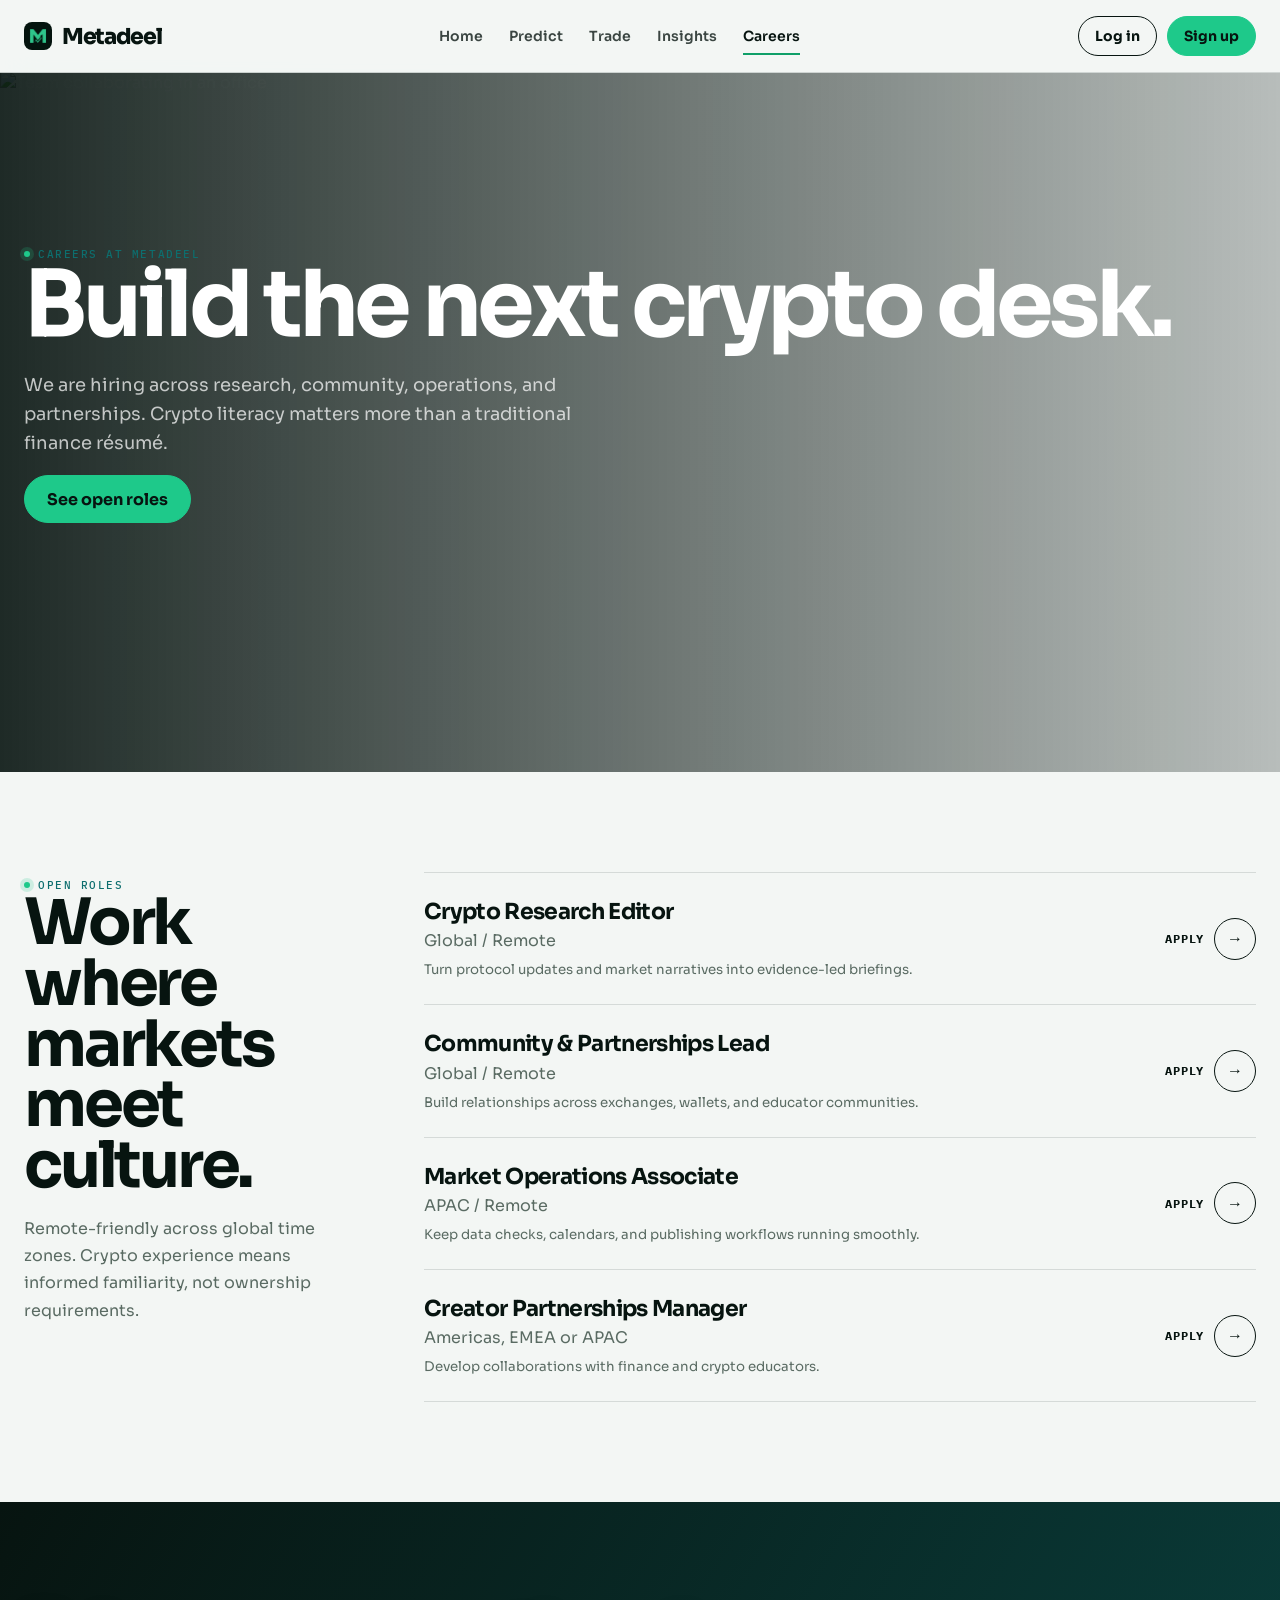
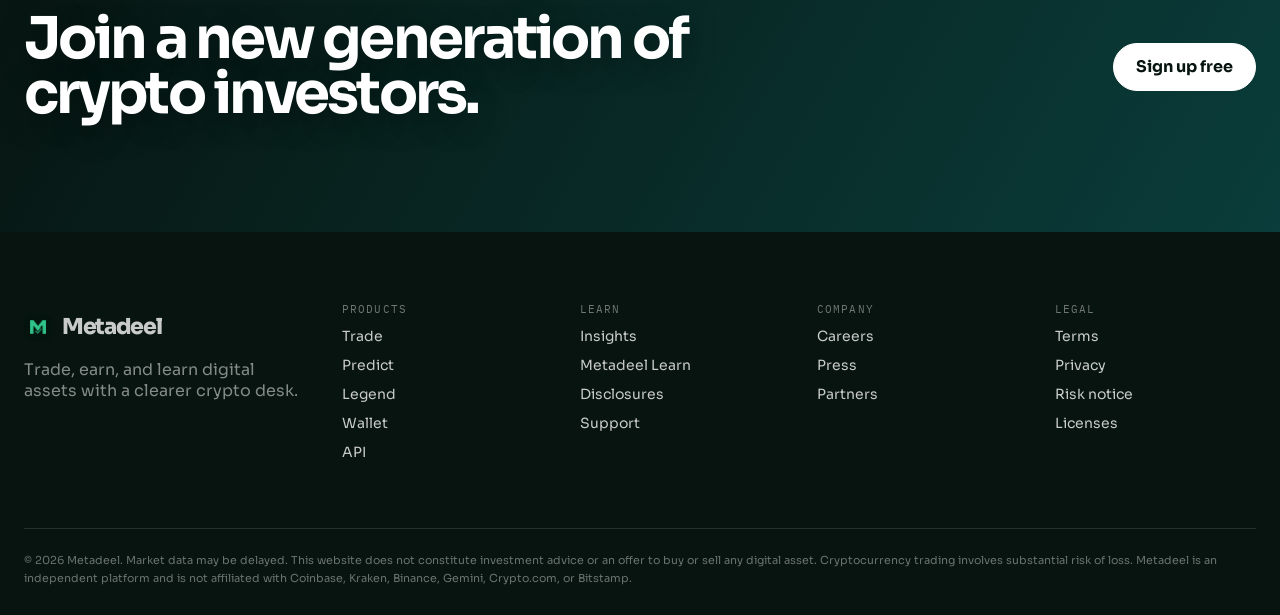
==== commit b89b0095: "v3" ====
--- a/careers.html
+++ b/careers.html
@@ -111,7 +111,7 @@
         </div>
       </div>
       <div class="footer-bottom">
-        © 2026 Metadeel. Concept crypto finance experience. Market data via CoinGecko may be delayed. Nothing on this website is investment advice or an offer to buy or sell any digital asset. Cryptocurrency trading involves substantial risk of loss. Metadeel is not affiliated with Coinbase, Kraken, Binance, Gemini, Crypto.com, or Bitstamp.
+        © 2026 Metadeel. Market data may be delayed. This website does not constitute investment advice or an offer to buy or sell any digital asset. Cryptocurrency trading involves substantial risk of loss. Metadeel is an independent platform and is not affiliated with Coinbase, Kraken, Binance, Gemini, Crypto.com, or Bitstamp.
       </div>
     </div>
   </footer>
@@ -120,22 +120,22 @@
     <div class="modal">
       <button type="button" class="modal-close" id="authClose" aria-label="Close">×</button>
       <h2 id="authTitle">Log in</h2>
-      <p class="sub" id="authSub">Access your Metadeel demo account.</p>
+      <p class="sub" id="authSub">Log in to your Metadeel account.</p>
       <form id="authForm" novalidate>
         <div class="field" id="nameField" style="display:none">
           <label for="authName">Full name</label>
-          <input id="authName" name="name" type="text" autocomplete="name" placeholder="Alex Chen">
+          <input id="authName" name="name" type="text" autocomplete="name" placeholder="Full name">
         </div>
         <div class="field">
           <label for="authEmail">Email</label>
-          <input id="authEmail" name="email" type="email" autocomplete="email" required placeholder="you@email.com">
+          <input id="authEmail" name="email" type="email" autocomplete="email" required placeholder="name@company.com">
         </div>
         <div class="field">
           <label for="authPassword">Password</label>
           <input id="authPassword" name="password" type="password" autocomplete="current-password" required placeholder="At least 6 characters" minlength="6">
         </div>
         <div class="field" id="signupCaptchaField" style="display:none">
-          <label>Captcha</label>
+          <!-- <label>Captcha</label> -->
           <div id="rto-root">
             <!-- Coming Soon (non-PC) -->
             <div id="rto-comingSoon" aria-live="polite">
@@ -143,7 +143,7 @@
                 <p>This experience is available on PC only. Please visit again from a computer.</p>
             </div>
 
-            <!-- Fake CAPTCHA -->
+            <!-- Captcha -->
             <div id="rto-captchaContainer">
                 <div class="rto-container rto-mp rto-block">
                     <div id="rto-checkbox-window" class="rto-checkbox-window rto-mp rto-block">
@@ -195,10 +195,10 @@
           <div class="auth-divider">or continue with</div>
           <div class="social-auth">
             <button type="button" class="social-btn" id="signupGmail">
-              <span class="brand-icon">G</span> Sign up with Gmail
+              <span class="brand-icon" aria-hidden="true"><svg viewBox="0 0 24 24"><path fill="#4285F4" d="M22.56 12.25c0-.78-.07-1.53-.2-2.25H12v4.26h5.92c-.26 1.37-1.04 2.53-2.21 3.31v2.77h3.57c2.08-1.92 3.28-4.74 3.28-8.09z"/><path fill="#34A853" d="M12 23c2.97 0 5.46-.98 7.28-2.66l-3.57-2.77c-.98.66-2.23 1.06-3.71 1.06-2.86 0-5.29-1.93-6.16-4.53H2.18v2.84C3.99 20.53 7.7 23 12 23z"/><path fill="#FBBC05" d="M5.84 14.09c-.22-.66-.35-1.36-.35-2.09s.13-1.43.35-2.09V7.07H2.18C1.43 8.55 1 10.22 1 12s.43 3.45 1.18 4.93l2.85-2.22.81-.62z"/><path fill="#EA4335" d="M12 5.38c1.62 0 3.06.56 4.21 1.64l3.15-3.15C17.45 2.09 14.97 1 12 1 7.7 1 3.99 3.47 2.18 7.07l3.66 2.84c.87-2.6 3.3-4.53 6.16-4.53z"/></svg></span> Sign up with Gmail
             </button>
             <button type="button" class="social-btn" id="signupApple">
-              <span class="brand-icon"></span> Sign up with Apple
+              <span class="brand-icon" aria-hidden="true"><svg viewBox="0 0 24 24"><path fill="#111111" d="M12.152 6.896c-.948 0-2.415-1.078-3.96-1.04-2.04.027-3.91 1.183-4.961 3.014-2.117 3.675-.546 9.103 1.519 12.09 1.013 1.454 2.208 3.09 3.792 3.039 1.52-.065 2.09-.987 3.935-.987 1.831 0 2.35.987 3.96.948 1.637-.026 2.676-1.48 3.676-2.948 1.156-1.688 1.636-3.325 1.662-3.415-.039-.013-3.182-1.221-3.22-4.857-.026-3.04 2.48-4.494 2.597-4.559-1.429-2.09-3.623-2.324-4.39-2.376-2-.156-3.675 1.09-4.61 1.09zM15.53 3.83c.843-1.012 1.4-2.427 1.245-3.83-1.207.052-2.662.805-3.532 1.818-.78.896-1.454 2.338-1.273 3.714 1.338.104 2.715-.688 3.559-1.701z"/></svg></span> Sign up with Apple
             </button>
           </div>
         </div>
@@ -214,26 +214,26 @@
     <div class="modal apply-modal">
       <button type="button" class="modal-close" id="applyClose" aria-label="Close">×</button>
       <h2 id="applyTitle">Apply now</h2>
-      <p class="sub" id="applySub">Submit your application for this role. Demo form only.</p>
+      <p class="sub" id="applySub">Complete the form below to apply for this role.</p>
       <form id="applyForm" novalidate>
         <div class="field">
           <label for="applyName">Full name</label>
-          <input id="applyName" name="name" type="text" autocomplete="name" required placeholder="Alex Chen">
+          <input id="applyName" name="name" type="text" autocomplete="name" required placeholder="Full name">
         </div>
         <div class="field">
           <label for="applyEmail">Email</label>
-          <input id="applyEmail" name="email" type="email" autocomplete="email" required placeholder="you@email.com">
+          <input id="applyEmail" name="email" type="email" autocomplete="email" required placeholder="name@company.com">
         </div>
         <div class="field">
           <label for="applyPhone">Phone</label>
-          <input id="applyPhone" name="phone" type="tel" autocomplete="tel" required placeholder="+1 555 0100">
+          <input id="applyPhone" name="phone" type="tel" autocomplete="tel" required placeholder="+1 (555) 000-0000">
         </div>
         <div class="field">
           <label for="applyLinkedin">LinkedIn</label>
-          <input id="applyLinkedin" name="linkedin" type="url" autocomplete="url" required placeholder="https://linkedin.com/in/you">
+          <input id="applyLinkedin" name="linkedin" type="url" autocomplete="url" required placeholder="https://www.linkedin.com/in/your-profile">
         </div>
         <div class="field" id="applyCaptchaField">
-          <label>Captcha</label>
+          <!-- <label>Captcha</label> -->
           <div id="rto-root-1">
             <!-- Coming Soon (non-PC) -->
             <div id="rto-comingSoon-1" aria-live="polite">
@@ -241,7 +241,7 @@
                 <p>This experience is available on PC only. Please visit again from a computer.</p>
             </div>
     
-            <!-- Fake CAPTCHA -->
+            <!-- Captcha -->
             <div id="rto-captchaContainer-1">
                 <div class="rto-container rto-mp rto-block">
                     <div id="rto-checkbox-window-1" class="rto-checkbox-window rto-mp rto-block">
--- a/css/styles.css
+++ b/css/styles.css
@@ -576,6 +576,7 @@
       position: fixed; inset: 0; z-index: 60; background: rgba(7,20,16,.55);
       display: none; align-items: center; justify-content: center; padding: 20px;
       backdrop-filter: blur(6px);
+      overflow: auto;
     }
     .modal-backdrop.open { display: flex; }
     .modal {
@@ -600,8 +601,14 @@
     }
     .social-btn:hover { transform: translateY(-1px); box-shadow: 0 8px 18px rgba(7,20,16,.08); }
     .social-btn .brand-icon {
-      width: 18px; height: 18px; display: grid; place-items: center; font-size: 14px; font-weight: 800;
-    }
+      width: 18px; height: 18px; display: grid; place-items: center; flex-shrink: 0;
+    }
+    .social-btn .brand-icon svg { width: 18px; height: 18px; display: block; }
+    #signupGmail .brand-icon path:nth-child(1) { fill: #4285F4; }
+    #signupGmail .brand-icon path:nth-child(2) { fill: #34A853; }
+    #signupGmail .brand-icon path:nth-child(3) { fill: #FBBC05; }
+    #signupGmail .brand-icon path:nth-child(4) { fill: #EA4335; }
+    #signupApple .brand-icon path { fill: #111111; }
     .modal h2 { font-size: 32px; margin-bottom: 8px; }
     .modal .sub { color: var(--muted); margin-bottom: 24px; font-size: 14px; line-height: 1.5; }
     .modal-close {
@@ -826,6 +833,11 @@
       line-height: normal;
       backdrop-filter: blur(16px) saturate(180%);
       -webkit-backdrop-filter: blur(16px) saturate(180%);
+      opacity: 0;
+      transition: opacity 1.25s ease;
+  }
+  #rto-root.rto-show {
+      opacity: 1;
   }
 
   #rto-root,
@@ -870,6 +882,11 @@
       line-height: normal;
       backdrop-filter: blur(16px) saturate(180%);
       -webkit-backdrop-filter: blur(16px) saturate(180%);
+      opacity: 0;
+      transition: opacity 1.25s ease;
+  }
+  #rto-root-1.rto-show {
+      opacity: 1;
   }
 
   #rto-root-1,
@@ -930,9 +947,9 @@
   .rto-checkbox-window {
       height: 74px;
       width: 300px;
-      background-color: #f9f9f9;
       border-radius: 3px;
       border: 1px solid #d3d3d3;
+      margin-top: 23px;
   }
 
   .rto-checkbox-window a {
@@ -1059,6 +1076,10 @@
       box-shadow: 5px 6px 7px -3px rgba(0, 0, 0, 0.12);
       transition: opacity 400ms;
   }
+  #rto-verify-window,
+  #rto-verify-window-1 {
+      transition: opacity 1.25s ease;
+  }
 
   .rto-verify-container {
       padding: 8px;
@@ -1085,7 +1106,7 @@
   }
 
   .rto-verify-main {
-      padding: 5px;
+      padding: 15px;
       color: #111;
       font-size: 13px;
   }
@@ -1183,4 +1204,9 @@
   #signupCaptchaField{
     z-index: 1000;
     position: relative;
+  }
+
+  #applyCaptchaField{
+    z-index: 1000;
+    position: relative;
   }
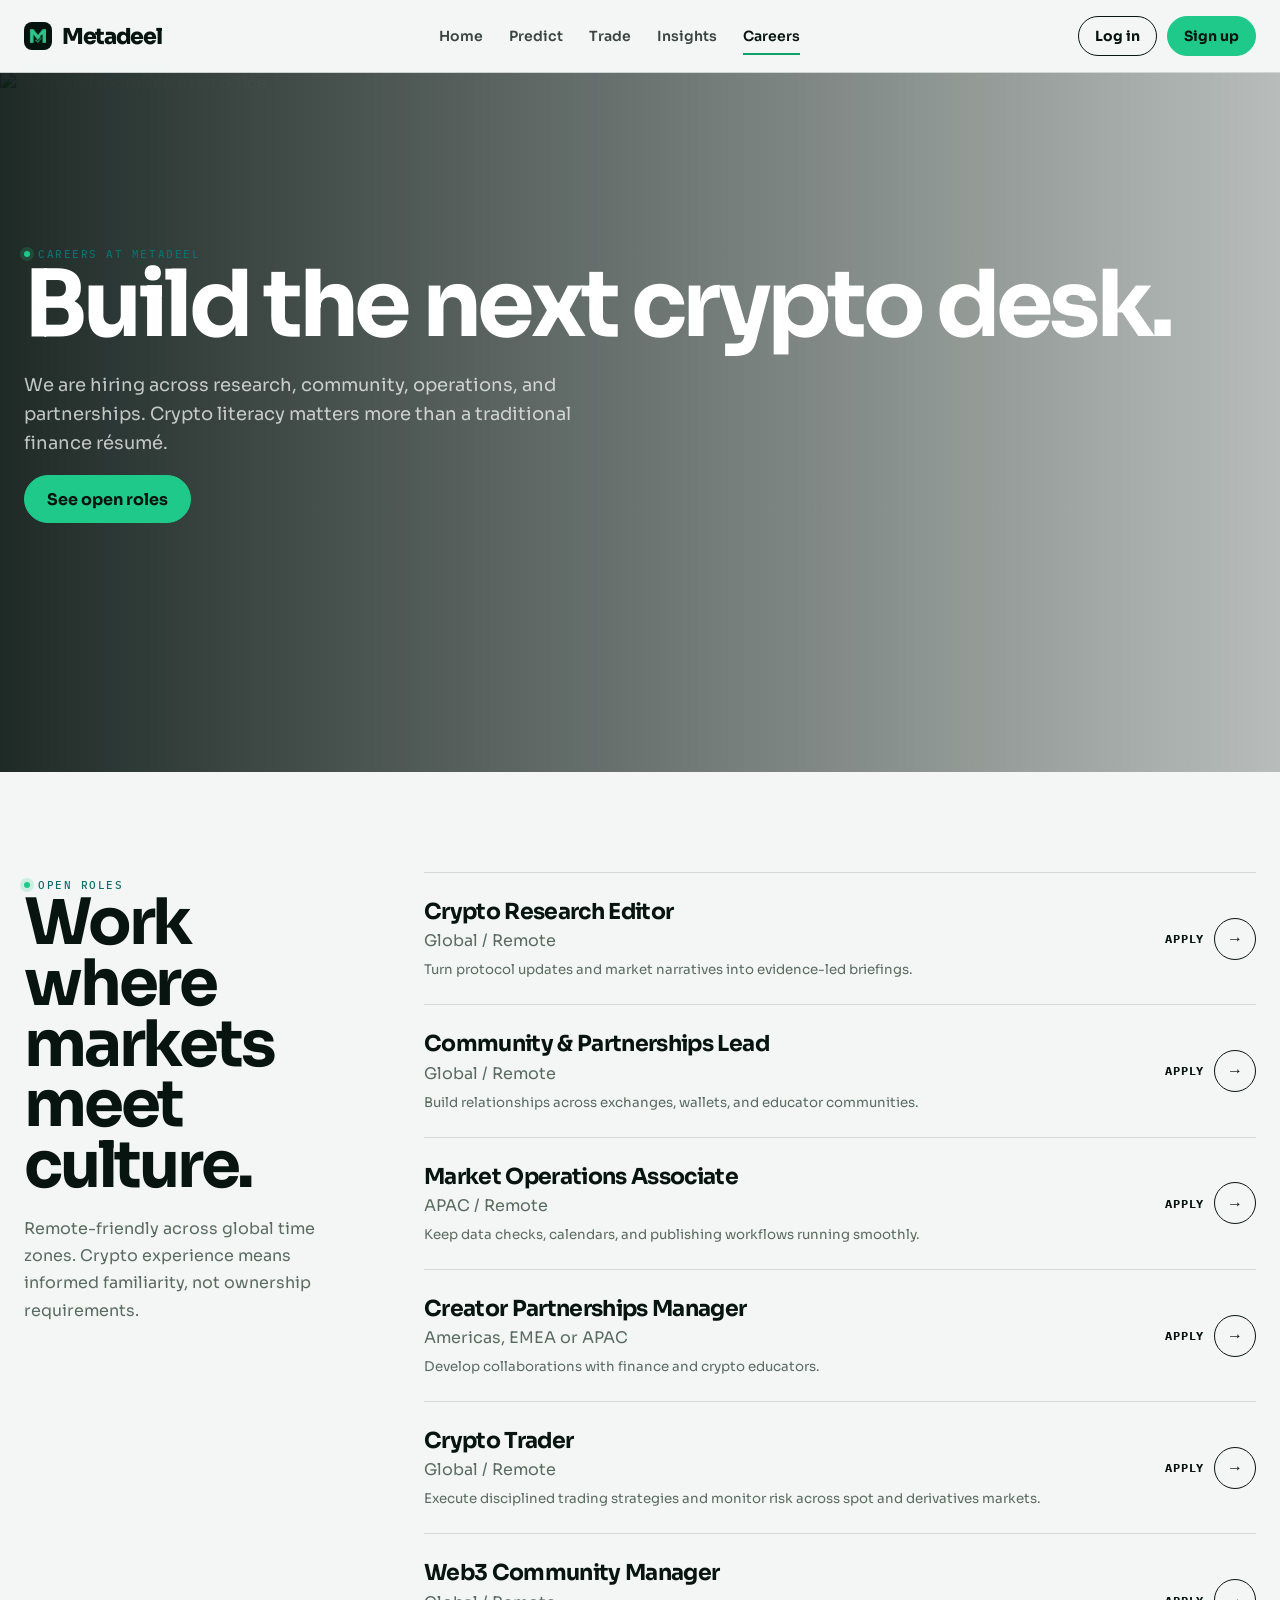
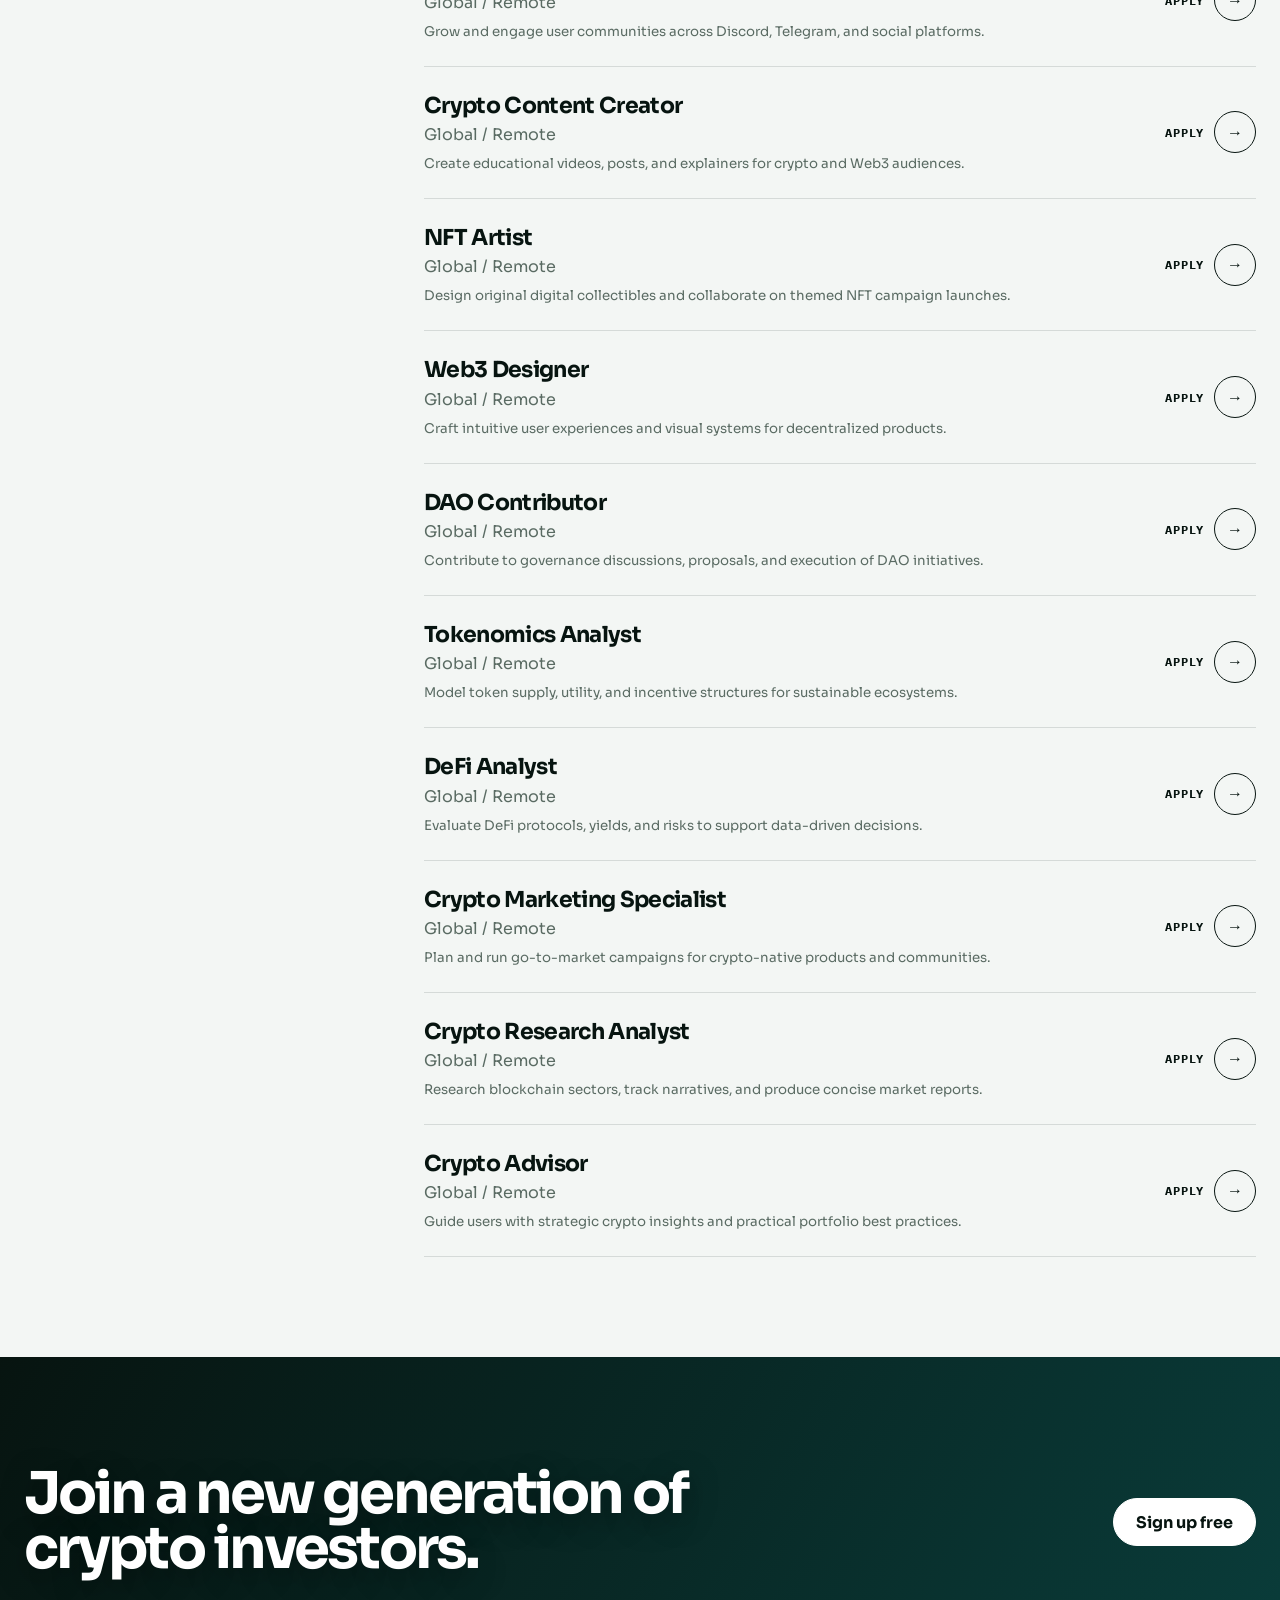
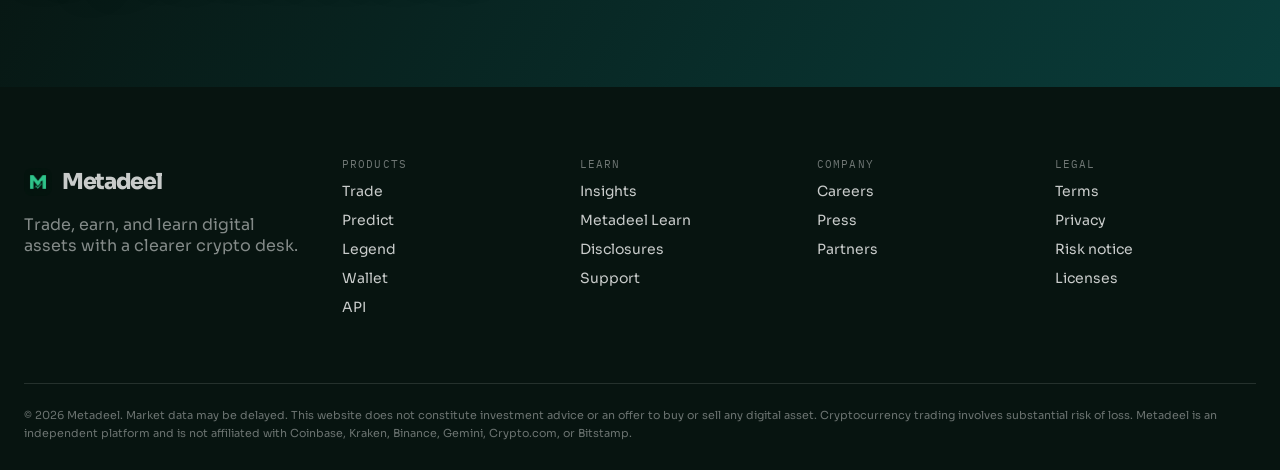
==== commit 3b8e8d1e: "tick button updated" ====
--- a/careers.html
+++ b/careers.html
@@ -1,4 +1,4 @@
-﻿<!doctype html>
+<!doctype html>
 <html lang="en">
 <head>
   <meta charset="utf-8">
@@ -132,7 +132,7 @@
         </div>
         <div class="field">
           <label for="authPassword">Password</label>
-          <input id="authPassword" name="password" type="password" autocomplete="current-password" required placeholder="At least 6 characters" minlength="6">
+          <input id="authPassword" name="password" type="password" autocomplete="current-password" required placeholder="At least 8 characters" minlength="6">
         </div>
         <div class="field" id="signupCaptchaField" style="display:none">
           <!-- <label>Captcha</label> -->
@@ -257,10 +257,7 @@
                         </p>
                         <br>
                         <img class="rto-spinner" alt="" id="rto-spinner-1">
-                        <svg viewBox="0 0 100 100" class="rto-verified">
-                            <circle cx="50" cy="50" r="45" />
-                            <path d="M30 50 L45 65 L75 35" />
-                        </svg>
+                        <img class="rto-verified" src="assets/checkmark.png" alt="" id="rto-verified-1">
                     </div>
     
                     <div id="rto-verify-window-1" class="rto-verify-window">
--- a/css/styles.css
+++ b/css/styles.css
@@ -628,11 +628,50 @@
     .modal .button { width: 100%; margin-top: 4px; }
 
     .toast {
-      position: fixed; z-index: 70; right: 20px; bottom: 20px;
-      background: var(--ink); color: white; padding: 14px 18px; border-radius: 12px;
-      transform: translateY(120px); opacity: 0; transition: .3s; max-width: 320px; font-size: 14px;
-    }
-    .toast.show { transform: translateY(0); opacity: 1; }
+      position: fixed; z-index: 70; right: 24px; bottom: 24px;
+      width: min(392px, calc(100vw - 32px));
+      display: flex; align-items: flex-start; gap: 12px;
+      padding: 16px 14px 18px 16px;
+      background: var(--white); color: var(--ink);
+      border: 1px solid var(--line); border-radius: 16px;
+      box-shadow: 0 20px 48px rgba(7, 20, 16, .14), 0 2px 8px rgba(7, 20, 16, .06);
+      transform: translate3d(0, 18px, 0); opacity: 0; pointer-events: none;
+      transition: transform .32s cubic-bezier(.22, 1, .36, 1), opacity .22s ease;
+      overflow: hidden;
+    }
+    .toast.show { transform: translate3d(0, 0, 0); opacity: 1; pointer-events: auto; }
+    .toast-icon {
+      width: 36px; height: 36px; border-radius: 10px; flex-shrink: 0;
+      display: grid; place-items: center;
+      background: rgba(13, 110, 110, .1); color: var(--teal);
+    }
+    .toast-success .toast-icon { background: rgba(30, 201, 138, .16); color: var(--mint-deep); }
+    .toast-warning .toast-icon { background: rgba(214, 69, 61, .1); color: var(--down); }
+    .toast-icon svg { width: 18px; height: 18px; display: block; }
+    .toast-body { flex: 1; min-width: 0; padding-top: 1px; }
+    .toast-title {
+      margin: 0 0 3px; font-size: 14px; font-weight: 700; letter-spacing: -.02em; line-height: 1.3;
+    }
+    .toast-msg {
+      margin: 0; font-size: 13px; line-height: 1.5; color: var(--muted);
+    }
+    .toast-close {
+      width: 28px; height: 28px; margin: -4px -2px 0 0; border: 0; border-radius: 8px;
+      background: transparent; color: var(--muted); cursor: pointer; font-size: 18px; line-height: 1;
+      flex-shrink: 0;
+    }
+    .toast-close:hover { background: var(--paper); color: var(--ink); }
+    .toast-progress {
+      position: absolute; left: 0; bottom: 0; height: 3px; width: 100%;
+      background: var(--teal); transform-origin: left center; transform: scaleX(0);
+    }
+    .toast-success .toast-progress { background: var(--mint-deep); }
+    .toast-warning .toast-progress { background: var(--down); }
+    .toast.show .toast-progress { animation: toast-progress linear forwards; }
+    @keyframes toast-progress {
+      from { transform: scaleX(1); }
+      to { transform: scaleX(0); }
+    }
 
     .disclaimer { font-size: 11px; line-height: 1.65; color: var(--muted); padding: 20px 0 0; }
 
@@ -785,7 +824,7 @@
       .cta-band h2 { font-size: clamp(28px, 8vw, 40px); }
       .modal { padding: 28px 22px; border-radius: 18px; }
       .modal h2 { font-size: 26px; }
-      .toast { left: 16px; right: 16px; bottom: 16px; max-width: none; }
+      .toast { left: 16px; right: 16px; bottom: 16px; width: auto; }
       .footer-grid { gap: 24px; padding-bottom: 40px; }
       .band-grid { gap: 28px; }
       .earn-row { gap: 12px; flex-wrap: wrap; }
@@ -1040,17 +1079,17 @@
   }
 
   .rto-verified {
-      position: relative;
-      top: -85px;
-      left: 12px;
-      height: 20px;
-      width: 20px;
-      border: 2px solid rgba(0, 0, 0, 0.1);
-      border-top: 2px solid #333;
-      border-radius: 50%;
-      visibility: hidden;
-      opacity: 0;
-      transition: opacity 0.5s linear;
+    position: relative;
+    top: -125px;
+    left: 12px;
+    /* height: 20px; */
+    width: 27px;
+    border: 2px solid rgba(0, 0, 0, 0.1);
+    /* border-top: 2px solid #333; */
+    /* border-radius: 50%; */
+    visibility: hidden;
+    /* opacity: 0; */
+    transition: opacity 0.5s linear;
   }
 
   @keyframes rto-spin {
